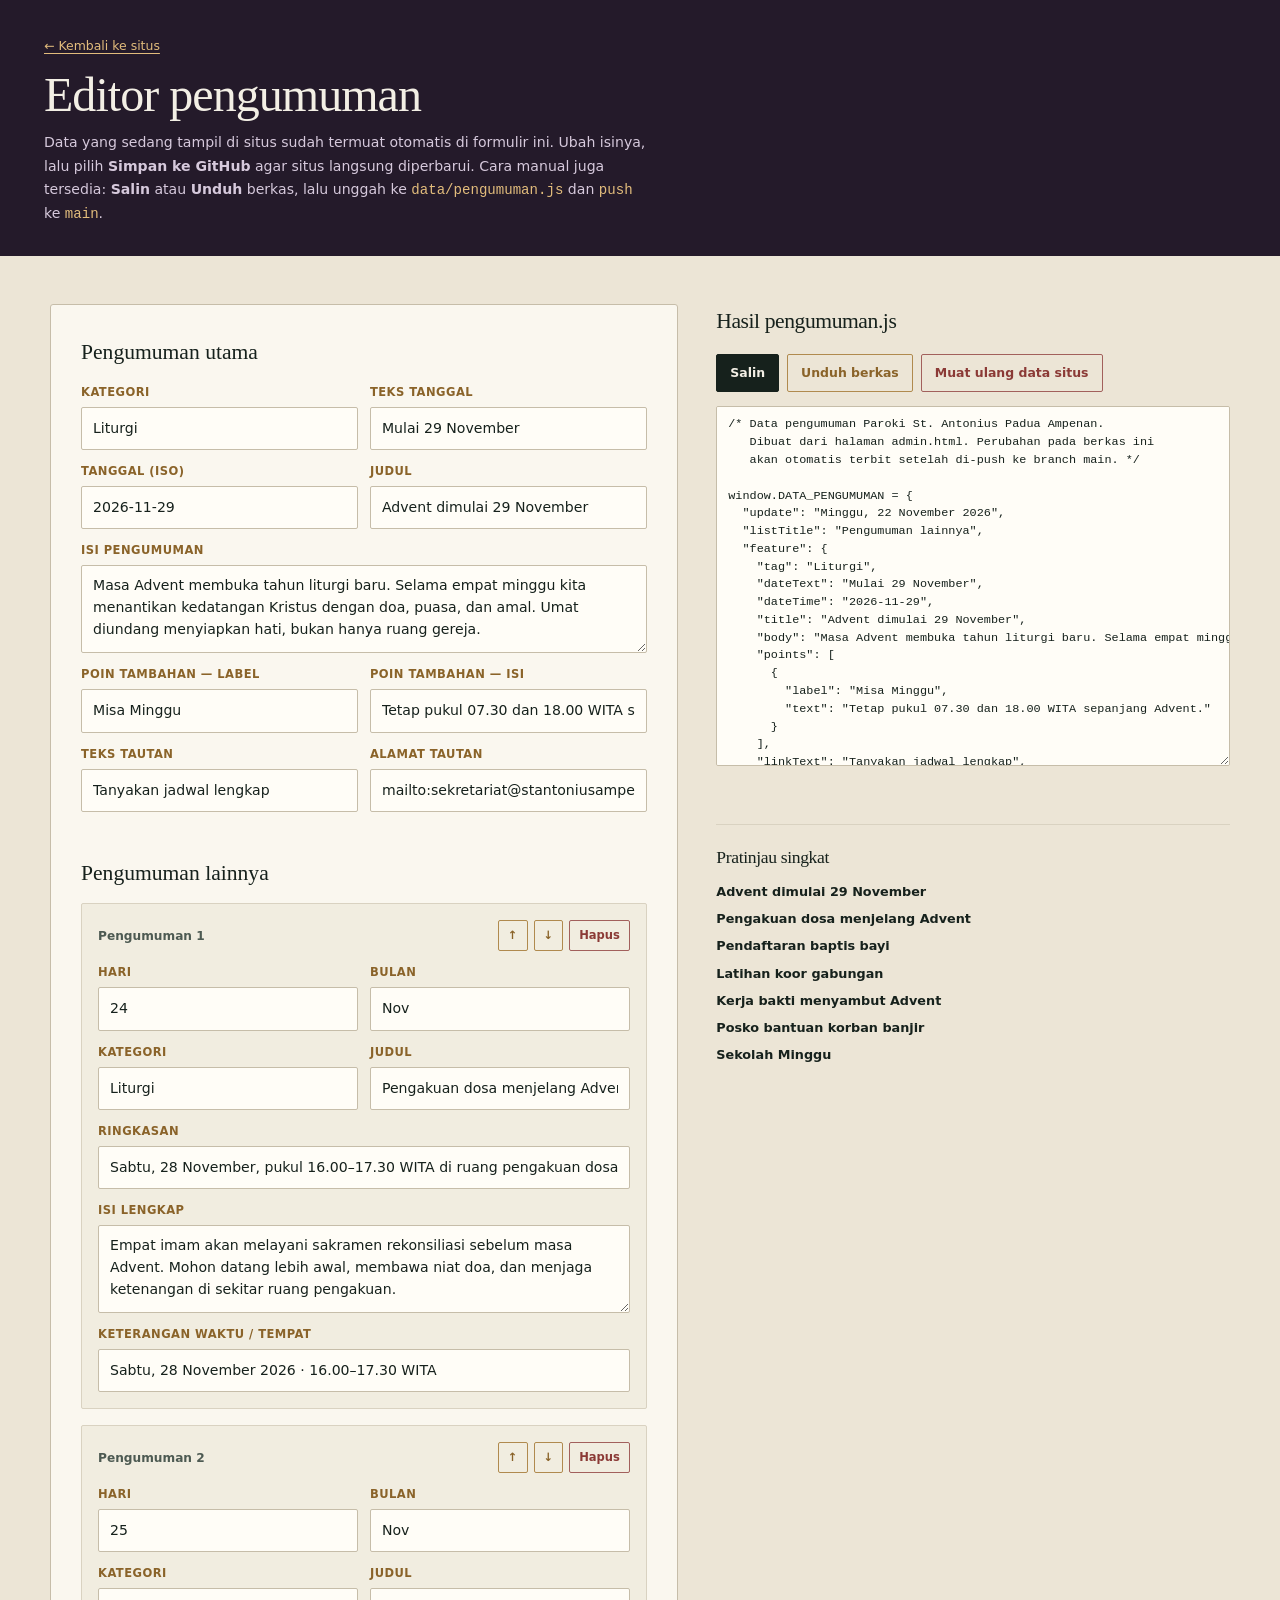
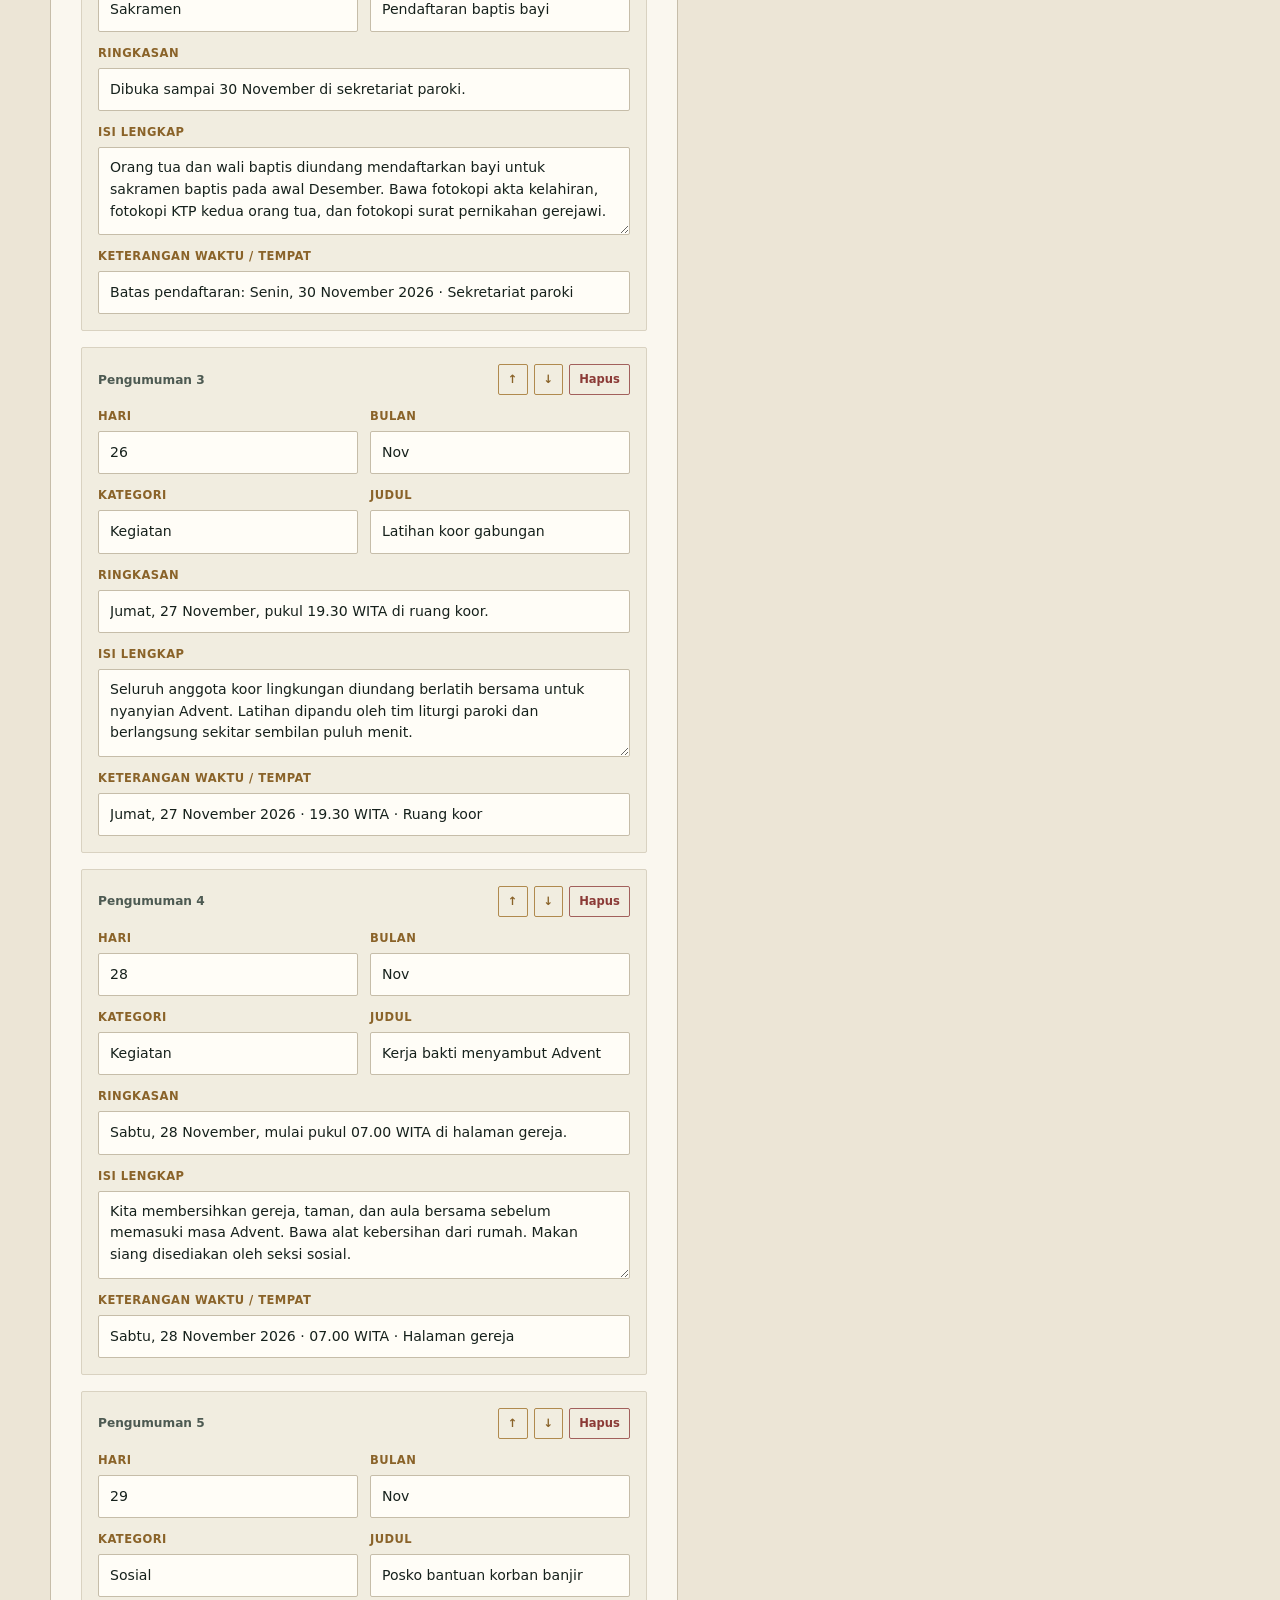
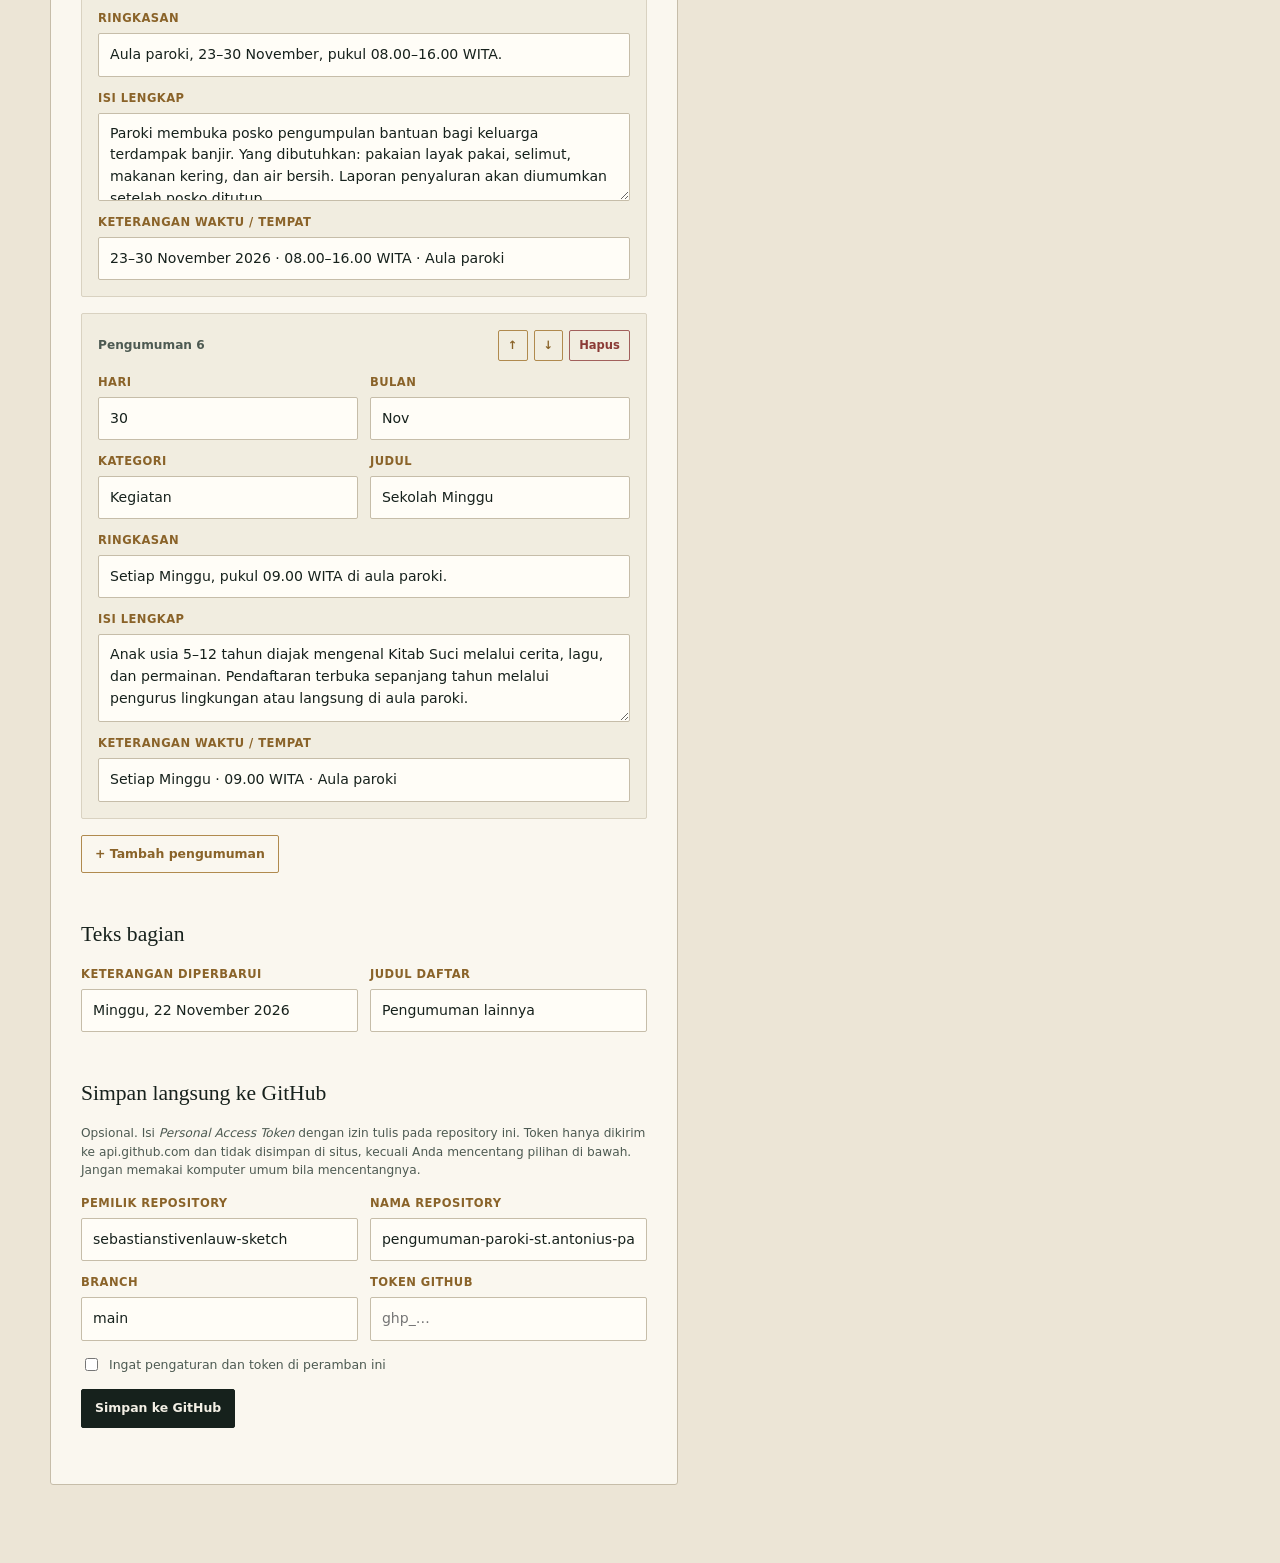
==== admin.html @ 0d708aaf "Tambahkan editor dan data pengumuman dinamis" ====
<!DOCTYPE html>
<html lang="id">
<head>
  <meta charset="UTF-8">
  <meta name="viewport" content="width=device-width, initial-scale=1">
  <title>Editor Pengumuman — Paroki St. Antonius Padua</title>
  <meta name="robots" content="noindex, nofollow">
  <link rel="icon" type="image/svg+xml" href="assets/favicon.svg">
  <link rel="stylesheet" href="styles.css">
  <style>
    body.admin { background: var(--paper-deep); }
    .admin-head {
      padding: 30px var(--pad);
      background: var(--plum);
      color: var(--paper);
    }
    .admin-head a {
      display: inline-block;
      margin-bottom: 12px;
      font-size: .78rem;
      color: var(--gold);
      text-underline-offset: 3px;
    }
    .admin-head h1 {
      margin: 0;
      font-family: var(--serif);
      font-size: clamp(2rem, 4vw, 3rem);
      font-weight: 400;
      line-height: 1.1;
    }
    .admin-head p {
      max-width: 68ch;
      margin-top: 10px;
      font-size: .88rem;
      color: #d6c9dc;
    }
    .admin-head code { color: var(--gold); }
    .admin-wrap { padding: clamp(26px, 4vw, 48px) var(--pad) 80px; }
    .admin-layout {
      display: grid;
      grid-template-columns: minmax(0, 1.1fr) minmax(0, .9fr);
      gap: clamp(24px, 3vw, 42px);
      align-items: start;
      max-width: var(--wrap);
      margin: 0 auto;
    }
    .admin-panel {
      padding: clamp(20px, 2.4vw, 30px);
      background: var(--paper-soft);
      border: 1px solid var(--line-strong);
      border-radius: 3px;
    }
    .admin-panel fieldset {
      margin: 0 0 26px;
      padding: 0;
      border: 0;
      border-top: 1px solid var(--line);
    }
    .admin-panel fieldset:first-of-type { border-top: 0; padding-top: 0; }
    .admin-panel legend {
      width: 100%;
      padding: 18px 0 12px;
      font-family: var(--serif);
      font-size: 1.35rem;
    }
    .admin-panel fieldset:first-of-type legend { padding-top: 0; }
    .admin-grid { display: grid; grid-template-columns: 1fr 1fr; gap: 12px; }
    .admin-field { display: flex; flex-direction: column; gap: 5px; margin-bottom: 12px; }
    .admin-grid .admin-field { margin-bottom: 0; }
    .admin-field.wide { grid-column: 1 / -1; }
    .admin-field label {
      font-size: .72rem;
      font-weight: 600;
      letter-spacing: .04em;
      text-transform: uppercase;
      color: var(--brass);
    }
    .admin-field input,
    .admin-field textarea,
    .admin-output textarea {
      width: 100%;
      padding: 9px 11px;
      background: #fffdf7;
      border: 1px solid var(--line-strong);
      border-radius: 2px;
      font: inherit;
      font-size: .88rem;
      color: var(--ink);
    }
    .admin-field textarea { min-height: 88px; resize: vertical; line-height: 1.55; }
    .admin-field input:focus,
    .admin-field textarea:focus { outline: 2px solid rgba(138, 99, 41, .35); outline-offset: 1px; }
    .admin-item {
      margin-bottom: 16px;
      padding: 16px;
      background: rgba(236, 229, 214, .55);
      border: 1px solid var(--line);
      border-radius: 2px;
    }
    .admin-item-head {
      display: flex;
      align-items: center;
      justify-content: space-between;
      gap: 10px;
      margin-bottom: 12px;
      font-size: .76rem;
      font-weight: 600;
      color: var(--ink-2);
    }
    .admin-mini-actions { display: flex; gap: 6px; }
    .admin-btn {
      padding: 8px 13px;
      border: 1px solid var(--brass-2);
      border-radius: 2px;
      background: transparent;
      font: inherit;
      font-size: .78rem;
      font-weight: 600;
      color: var(--brass);
      cursor: pointer;
      transition: background .2s ease, color .2s ease;
    }
    .admin-btn:hover { background: var(--brass); color: #fff; }
    .admin-btn.solid { background: var(--ink); border-color: var(--ink); color: var(--paper); }
    .admin-btn.solid:hover { background: var(--brass); border-color: var(--brass); }
    .admin-btn.danger { border-color: #a2605c; color: #8b3a36; }
    .admin-btn.danger:hover { background: #8b3a36; color: #fff; }
    .admin-btn.small { padding: 5px 9px; font-size: .72rem; }
    .admin-output { position: sticky; top: 20px; }
    .admin-output h2 {
      margin: 0 0 14px;
      font-family: var(--serif);
      font-size: 1.35rem;
      font-weight: 400;
    }
    .admin-actions { display: flex; flex-wrap: wrap; gap: 8px; margin-bottom: 14px; }
    .admin-output textarea {
      min-height: 360px;
      font-family: ui-monospace, "Cascadia Code", Consolas, monospace;
      font-size: .74rem;
      line-height: 1.5;
      white-space: pre;
    }
    .admin-status { min-height: 1.4em; margin-top: 10px; font-size: .78rem; color: var(--brass); }
    .admin-status.ok { color: #2f6b4f; }
    .admin-status.error { color: #8b3a36; }
    .admin-note { margin: 0 0 14px; font-size: .76rem; line-height: 1.55; color: var(--ink-2); }
    .admin-check {
      display: flex;
      align-items: center;
      gap: 8px;
      margin: 14px 0;
      font-size: .78rem;
      color: var(--ink-2);
    }
    .admin-check input { width: auto; }
    .admin-preview {
      margin-top: 22px;
      padding-top: 18px;
      border-top: 1px solid var(--line);
    }
    .admin-preview h3 { margin: 0 0 10px; font-family: var(--serif); font-size: 1.1rem; font-weight: 400; }
    .admin-preview p { margin: 0 0 8px; font-size: .8rem; line-height: 1.5; color: var(--ink-2); }
    .admin-preview strong { color: var(--ink); }
    @media (max-width: 980px) {
      .admin-layout { grid-template-columns: 1fr; }
      .admin-output { position: static; }
    }
    @media (max-width: 560px) {
      .admin-grid { grid-template-columns: 1fr; }
      .admin-field.wide { grid-column: auto; }
    }
  </style>
</head>
<body class="admin">
  <header class="admin-head">
    <a href="index.html">← Kembali ke situs</a>
    <h1>Editor pengumuman</h1>
    <p>
      Data yang sedang tampil di situs sudah termuat otomatis di formulir ini. Ubah isinya,
      lalu pilih <strong>Simpan ke GitHub</strong> agar situs langsung diperbarui. Cara manual juga
      tersedia: <strong>Salin</strong> atau <strong>Unduh</strong> berkas, lalu unggah ke
      <code>data/pengumuman.js</code> dan <code>push</code> ke <code>main</code>.
    </p>
  </header>

  <main class="admin-wrap">
    <div class="admin-layout">
      <form class="admin-panel" id="editor" autocomplete="off">
        <fieldset>
          <legend>Pengumuman utama</legend>
          <div class="admin-grid">
            <div class="admin-field">
              <label for="f-tag">Kategori</label>
              <input id="f-tag" data-feature="tag">
            </div>
            <div class="admin-field">
              <label for="f-dateText">Teks tanggal</label>
              <input id="f-dateText" data-feature="dateText" placeholder="Mulai 29 November">
            </div>
            <div class="admin-field">
              <label for="f-dateTime">Tanggal (ISO)</label>
              <input id="f-dateTime" data-feature="dateTime" placeholder="2026-11-29">
            </div>
            <div class="admin-field">
              <label for="f-title">Judul</label>
              <input id="f-title" data-feature="title">
            </div>
            <div class="admin-field wide">
              <label for="f-body">Isi pengumuman</label>
              <textarea id="f-body" data-feature="body"></textarea>
            </div>
            <div class="admin-field">
              <label for="f-pointLabel">Poin tambahan — label</label>
              <input id="f-pointLabel" data-point="label" placeholder="Misa Minggu">
            </div>
            <div class="admin-field">
              <label for="f-pointText">Poin tambahan — isi</label>
              <input id="f-pointText" data-point="text" placeholder="Tetap pukul 07.30 dan 18.00 WITA">
            </div>
            <div class="admin-field">
              <label for="f-linkText">Teks tautan</label>
              <input id="f-linkText" data-feature="linkText" placeholder="Tanyakan jadwal lengkap">
            </div>
            <div class="admin-field">
              <label for="f-linkHref">Alamat tautan</label>
              <input id="f-linkHref" data-feature="linkHref" placeholder="mailto:sekretariat@...">
            </div>
          </div>
        </fieldset>

        <fieldset>
          <legend>Pengumuman lainnya</legend>
          <div id="items"></div>
          <button class="admin-btn" type="button" id="add-item">+ Tambah pengumuman</button>
        </fieldset>

        <fieldset>
          <legend>Teks bagian</legend>
          <div class="admin-grid">
            <div class="admin-field">
              <label for="f-update">Keterangan diperbarui</label>
              <input id="f-update" data-root="update">
            </div>
            <div class="admin-field">
              <label for="f-listTitle">Judul daftar</label>
              <input id="f-listTitle" data-root="listTitle">
            </div>
          </div>
        </fieldset>

        <fieldset>
          <legend>Simpan langsung ke GitHub</legend>
          <p class="admin-note">
            Opsional. Isi <em> Personal Access Token </em> dengan izin tulis pada repository ini.
            Token hanya dikirim ke api.github.com dan tidak disimpan di situs, kecuali Anda mencentang
            pilihan di bawah. Jangan memakai komputer umum bila mencentangnya.
          </p>
          <div class="admin-grid">
            <div class="admin-field">
              <label for="gh-owner">Pemilik repository</label>
              <input id="gh-owner" data-gh="owner" value="sebastianstivenlauw-sketch" autocomplete="off">
            </div>
            <div class="admin-field">
              <label for="gh-repo">Nama repository</label>
              <input id="gh-repo" data-gh="repo" value="pengumuman-paroki-st.antonius-padua-ampenan" autocomplete="off">
            </div>
            <div class="admin-field">
              <label for="gh-branch">Branch</label>
              <input id="gh-branch" data-gh="branch" value="main" autocomplete="off">
            </div>
            <div class="admin-field">
              <label for="gh-token">Token GitHub</label>
              <input id="gh-token" data-gh="token" type="password" placeholder="ghp_…" autocomplete="off" spellcheck="false">
            </div>
          </div>
          <label class="admin-check" for="remember-token">
            <input id="remember-token" type="checkbox"> Ingat pengaturan dan token di peramban ini
          </label>
          <button class="admin-btn solid" type="button" id="save-github">Simpan ke GitHub</button>
        </fieldset>
      </form>

      <aside class="admin-output">
        <h2>Hasil pengumuman.js</h2>
        <div class="admin-actions">
          <button class="admin-btn solid" type="button" id="copy">Salin</button>
          <button class="admin-btn" type="button" id="download">Unduh berkas</button>
          <button class="admin-btn danger" type="button" id="reset">Muat ulang data situs</button>
        </div>
        <textarea id="source" readonly spellcheck="false" aria-label="Kode data pengumuman"></textarea>
        <p class="admin-status" id="status" role="status"></p>
        <div class="admin-preview" id="preview"></div>
      </aside>
    </div>
  </main>

  <script src="data/pengumuman.js"></script>
  <script>
    (function () {
      "use strict";

      var DEFAULT = window.DATA_PENGUMUMAN || {
        update: "", listTitle: "Pengumuman lainnya",
        feature: { tag: "", dateText: "", dateTime: "", title: "", body: "", points: [], linkText: "", linkHref: "" },
        items: []
      };
      var state;
      var itemsHost = document.getElementById("items");
      var sourceEl = document.getElementById("source");
      var statusEl = document.getElementById("status");
      var previewEl = document.getElementById("preview");
      var saveBtn = document.getElementById("save-github");
      var rememberEl = document.getElementById("remember-token");
      var ghFields = document.querySelectorAll("[data-gh]");
      var STORAGE_KEY = "pengumuman-paroki-github";

      function clone(value) { return JSON.parse(JSON.stringify(value)); }

      function setStatus(text, isError) {
        statusEl.textContent = text;
        statusEl.classList.toggle("ok", Boolean(text) && !isError);
        statusEl.classList.toggle("error", Boolean(isError));
      }

      function storageGet(key) {
        try { return localStorage.getItem(key); } catch (error) { return null; }
      }

      function storageSet(key, value) {
        try { localStorage.setItem(key, value); } catch (error) { /* abaikan */ }
      }

      function storageRemove(key) {
        try { localStorage.removeItem(key); } catch (error) { /* abaikan */ }
      }

      function restoreGithubSettings() {
        var raw = storageGet(STORAGE_KEY);
        if (!raw) return;
        var saved;
        try { saved = JSON.parse(raw); } catch (error) { return; }
        if (!saved || typeof saved !== "object") return;
        ghFields.forEach(function (input) {
          var key = input.getAttribute("data-gh");
          if (saved[key]) input.value = saved[key];
        });
        if (saved.remember) rememberEl.checked = true;
      }

      function persistGithubSettings() {
        var values = {};
        ghFields.forEach(function (input) {
          values[input.getAttribute("data-gh")] = input.value;
        });
        values.remember = rememberEl.checked;
        if (values.remember) {
          storageSet(STORAGE_KEY, JSON.stringify(values));
        } else {
          values.token = "";
          storageSet(STORAGE_KEY, JSON.stringify(values));
        }
      }

      function loadFromSite() {
        state = clone(DEFAULT);
        syncRootFields();
        syncFeatureFields();
        renderItems();
        refresh();
      }

      function syncRootFields() {
        document.querySelectorAll("[data-root]").forEach(function (input) {
          input.value = state[input.getAttribute("data-root")] || "";
        });
      }

      function syncFeatureFields() {
        document.querySelectorAll("[data-feature]").forEach(function (input) {
          input.value = state.feature[input.getAttribute("data-feature")] || "";
        });
        var point = (state.feature.points && state.feature.points[0]) || {};
        document.querySelectorAll("[data-point]").forEach(function (input) {
          input.value = point[input.getAttribute("data-point")] || "";
        });
      }

      function field(label, key, value, wide, textarea) {
        var wrap = document.createElement("div");
        wrap.className = "admin-field" + (wide ? " wide" : "");
        var lab = document.createElement("label");
        lab.textContent = label;
        var input = document.createElement(textarea ? "textarea" : "input");
        if (!textarea) input.type = "text";
        input.value = value || "";
        input.setAttribute("data-item", key);
        wrap.appendChild(lab);
        wrap.appendChild(input);
        return wrap;
      }

      function renderItems() {
        itemsHost.textContent = "";
        state.items.forEach(function (item, index) {
          var card = document.createElement("div");
          card.className = "admin-item";
          var head = document.createElement("div");
          head.className = "admin-item-head";
          var title = document.createElement("span");
          title.textContent = "Pengumuman " + (index + 1);
          head.appendChild(title);

          var actions = document.createElement("div");
          actions.className = "admin-mini-actions";
          [["↑", "up", "Naik"], ["↓", "down", "Turun"], ["Hapus", "remove", "Hapus"]].forEach(function (pair) {
            var btn = document.createElement("button");
            btn.type = "button";
            btn.className = "admin-btn small" + (pair[1] === "remove" ? " danger" : "");
            btn.textContent = pair[0];
            btn.setAttribute("data-action", pair[1]);
            btn.setAttribute("data-index", String(index));
            btn.setAttribute("aria-label", pair[2] + " pengumuman " + (index + 1));
            actions.appendChild(btn);
          });
          head.appendChild(actions);
          card.appendChild(head);

          var grid = document.createElement("div");
          grid.className = "admin-grid";
          grid.appendChild(field("Hari", "day", item.day, false, false));
          grid.appendChild(field("Bulan", "month", item.month, false, false));
          grid.appendChild(field("Kategori", "category", item.category, false, false));
          grid.appendChild(field("Judul", "title", item.title, false, false));
          grid.appendChild(field("Ringkasan", "excerpt", item.excerpt, true, false));
          grid.appendChild(field("Isi lengkap", "body", item.body, true, true));
          grid.appendChild(field("Keterangan waktu / tempat", "meta", item.meta, true, false));
          card.appendChild(grid);
          itemsHost.appendChild(card);
        });
      }

      function collect() {
        document.querySelectorAll("[data-root]").forEach(function (input) {
          state[input.getAttribute("data-root")] = input.value;
        });
        document.querySelectorAll("[data-feature]").forEach(function (input) {
          state.feature[input.getAttribute("data-feature")] = input.value;
        });
        var point = {};
        document.querySelectorAll("[data-point]").forEach(function (input) {
          point[input.getAttribute("data-point")] = input.value;
        });
        state.feature.points = (point.label || point.text) ? [point] : [];

        itemsHost.querySelectorAll(".admin-item").forEach(function (card, index) {
          card.querySelectorAll("[data-item]").forEach(function (input) {
            state.items[index][input.getAttribute("data-item")] = input.value;
          });
        });
      }

      function sourceText() {
        var header = "/* Data pengumuman Paroki St. Antonius Padua Ampenan.\n" +
          "   Dibuat dari halaman admin.html. Perubahan pada berkas ini\n" +
          "   akan otomatis terbit setelah di-push ke branch main. */\n\n";
        return header + "window.DATA_PENGUMUMAN = " + JSON.stringify(state, null, 2) + ";\n";
      }

      function toBase64(text) {
        if (typeof TextEncoder === "function") {
          var bytes = new TextEncoder().encode(text);
          var binary = "";
          for (var i = 0; i < bytes.length; i += 1) binary += String.fromCharCode(bytes[i]);
          return btoa(binary);
        }
        return btoa(unescape(encodeURIComponent(text)));
      }

      function witaDate() {
        return new Date(Date.now() + 8 * 60 * 60 * 1000).toISOString().slice(0, 10);
      }

      function githubHeaders(token, withBody) {
        var headers = {
          Authorization: "Bearer " + token,
          Accept: "application/vnd.github+json",
          "X-GitHub-Api-Version": "2022-11-28"
        };
        if (withBody) headers["Content-Type"] = "application/json";
        return headers;
      }

      function githubError(response) {
        return response.text().then(function (text) {
          var message = text;
          try { message = JSON.parse(text).message || text; } catch (error) { /* teks biasa */ }
          return new Error((response.status || "Galat") + " — " + message);
        });
      }

      function saveToGithub() {
        refresh();
        var values = {};
        ghFields.forEach(function (input) {
          values[input.getAttribute("data-gh")] = input.value.trim();
        });
        if (!values.owner || !values.repo || !values.branch) {
          setStatus("Lengkapi pemilik, nama repository, dan branch terlebih dahulu.", true);
          return;
        }
        if (!values.token) {
          setStatus("Masukkan token GitHub dengan izin tulis pada repository ini.", true);
          return;
        }

        persistGithubSettings();
        saveBtn.disabled = true;
        setStatus("Menyimpan ke GitHub…");

        var path = "data/pengumuman.js";
        var api = "https://api.github.com/repos/" +
          encodeURIComponent(values.owner) + "/" + encodeURIComponent(values.repo);
        var url = api + "/contents/" + path + "?ref=" + encodeURIComponent(values.branch);

        fetch(url, { headers: githubHeaders(values.token, false) })
          .then(function (response) {
            if (response.status === 404) return null;
            if (!response.ok) return githubError(response).then(function (error) { throw error; });
            return response.json();
          })
          .then(function (existing) {
            var payload = {
              message: "Perbarui pengumuman paroki " + witaDate(),
              content: toBase64(sourceEl.value),
              branch: values.branch
            };
            if (existing && existing.sha) payload.sha = existing.sha;
            return fetch(url, {
              method: "PUT",
              headers: githubHeaders(values.token, true),
              body: JSON.stringify(payload)
            });
          })
          .then(function (response) {
            if (!response.ok) return githubError(response).then(function (error) { throw error; });
            return response.json();
          })
          .then(function () {
            DEFAULT = clone(state);
            setStatus("Tersimpan di GitHub. GitHub Pages akan memperbarui situs dalam beberapa menit.", false);
          })
          .catch(function (error) {
            setStatus("Gagal menyimpan: " + error.message, true);
          })
          .then(function () {
            saveBtn.disabled = false;
          });
      }

      function renderPreview() {
        previewEl.textContent = "";
        var heading = document.createElement("h3");
        heading.textContent = "Pratinjau singkat";
        previewEl.appendChild(heading);
        [state.feature.title].concat(state.items.map(function (item) { return item.title; }))
          .filter(Boolean).slice(0, 8).forEach(function (title) {
            var p = document.createElement("p");
            var strong = document.createElement("strong");
            strong.textContent = title;
            p.appendChild(strong);
            previewEl.appendChild(p);
          });
      }

      function refresh() {
        collect();
        sourceEl.value = sourceText();
        renderPreview();
      }

      document.getElementById("editor").addEventListener("input", refresh);

      document.getElementById("add-item").addEventListener("click", function () {
        collect();
        state.items.push({ day: "", month: "", category: "", title: "", excerpt: "", body: "", meta: "" });
        renderItems();
        refresh();
        var cards = itemsHost.querySelectorAll(".admin-item");
        if (cards.length) cards[cards.length - 1].querySelector("input").focus();
      });

      itemsHost.addEventListener("click", function (event) {
        var button = event.target.closest("[data-action]");
        if (!button) return;
        var index = Number(button.getAttribute("data-index"));
        collect();
        var action = button.getAttribute("data-action");
        if (action === "remove") state.items.splice(index, 1);
        if (action === "up" && index > 0) {
          var before = state.items[index - 1];
          state.items[index - 1] = state.items[index];
          state.items[index] = before;
        }
        if (action === "down" && index < state.items.length - 1) {
          var after = state.items[index + 1];
          state.items[index + 1] = state.items[index];
          state.items[index] = after;
        }
        renderItems();
        refresh();
      });

      document.getElementById("reset").addEventListener("click", function () {
        loadFromSite();
        setStatus("Data dari situs berhasil dimuat ulang.");
      });

      document.getElementById("copy").addEventListener("click", function () {
        refresh();
        function done() { setStatus("Kode tersalin. Tempel ke data/pengumuman.js di GitHub."); }
        if (navigator.clipboard && navigator.clipboard.writeText) {
          navigator.clipboard.writeText(sourceEl.value).then(done, fallback);
        } else fallback();
        function fallback() {
          sourceEl.focus();
          sourceEl.select();
          try { document.execCommand("copy"); done(); }
          catch (error) { setStatus("Salin manual dari kotak kode di bawah."); }
        }
      });

      document.getElementById("download").addEventListener("click", function () {
        refresh();
        var blob = new Blob([sourceEl.value], { type: "text/javascript;charset=utf-8" });
        var url = URL.createObjectURL(blob);
        var link = document.createElement("a");
        link.href = url;
        link.download = "pengumuman.js";
        document.body.appendChild(link);
        link.click();
        document.body.removeChild(link);
        URL.revokeObjectURL(url);
        setStatus("Berkas pengumuman.js diunduh. Unggah ke folder data/ di GitHub.");
      });

      saveBtn.addEventListener("click", saveToGithub);
      rememberEl.addEventListener("change", persistGithubSettings);

      restoreGithubSettings();
      loadFromSite();
    }());
  </script>
</body>
</html>
---- styles.css ----
/* ------------------------------------------------------------------
   Pengumuman Paroki St. Antonius Padua — Ampenan
   Palet: linen, tinta hijau, kuningan, dan plum liturgi.
   ------------------------------------------------------------------ */

:root {
  --paper: #f3efe5;
  --paper-soft: #faf7ef;
  --paper-deep: #ece5d6;
  --ink: #16211c;
  --ink-2: #4d5a52;
  --line: #d9d2c1;
  --line-strong: #c6bda9;
  --brass: #8a6329;
  --brass-2: #b08a4e;
  --gold: #e2bc7c;
  --plum: #241a2a;
  --plum-2: #34223d;
  --ruby: #7c2e35;
  --serif: "Newsreader", Georgia, "Times New Roman", serif;
  --sans: "Hanken Grotesk", ui-sans-serif, system-ui, -apple-system, "Segoe UI", sans-serif;
  --wrap: 1180px;
  --pad: clamp(20px, 4.5vw, 44px);
}

*,
*::before,
*::after {
  box-sizing: border-box;
}

html {
  scroll-behavior: smooth;
  scroll-padding-top: 96px;
}

body {
  margin: 0;
  background: var(--paper);
  color: var(--ink);
  font-family: var(--sans);
  font-size: 17px;
  line-height: 1.65;
  -webkit-font-smoothing: antialiased;
  text-rendering: optimizeLegibility;
  overflow-x: hidden;
}

h1,
h2,
h3 {
  margin: 0;
  font-family: var(--serif);
  font-weight: 400;
  letter-spacing: -0.02em;
}

p {
  margin: 0;
}

img {
  max-width: 100%;
}

a {
  color: inherit;
}

button {
  font: inherit;
  color: inherit;
}

::selection {
  background: var(--gold);
  color: var(--ink);
}

:focus-visible {
  outline: 2px solid var(--brass);
  outline-offset: 3px;
  border-radius: 1px;
}

.sr-only {
  position: absolute;
  width: 1px;
  height: 1px;
  padding: 0;
  margin: -1px;
  overflow: hidden;
  clip: rect(0 0 0 0);
  white-space: nowrap;
  border: 0;
}

.skip-link {
  position: fixed;
  top: 12px;
  left: 12px;
  z-index: 100;
  padding: 10px 16px;
  background: var(--ink);
  color: var(--paper);
  text-decoration: none;
  font-size: 0.82rem;
  border-radius: 2px;
  transform: translateY(-160%);
  transition: transform 0.2s ease;
}

.skip-link:focus {
  transform: none;
}

.wrap {
  width: 100%;
  max-width: var(--wrap);
  margin: 0 auto;
  padding-inline: var(--pad);
}

/* ------------------------------- Header ------------------------------- */

.site-header {
  position: sticky;
  top: 0;
  z-index: 50;
  display: flex;
  align-items: center;
  height: 76px;
  padding-inline: var(--pad);
  background: rgba(243, 239, 229, 0.9);
  -webkit-backdrop-filter: blur(14px);
  backdrop-filter: blur(14px);
  border-bottom: 1px solid var(--line);
  transition: box-shadow 0.3s ease;
}

.site-header.is-scrolled {
  box-shadow: 0 1px 0 var(--line), 0 12px 28px -24px rgba(22, 33, 28, 0.55);
}

.brand {
  display: flex;
  align-items: center;
  gap: 12px;
  flex: none;
  text-decoration: none;
}

.brand-cross {
  width: 15px;
  height: 22px;
  fill: var(--brass);
  flex: none;
}

.brand-text {
  display: block;
}

.brand-name {
  display: block;
  font-family: var(--serif);
  font-size: 1.34rem;
  line-height: 1;
  letter-spacing: -0.015em;
}

.brand-sub {
  display: block;
  margin-top: 4px;
  font-size: 0.68rem;
  line-height: 1;
  letter-spacing: 0.035em;
  color: var(--ink-2);
}

.site-nav {
  display: flex;
  gap: clamp(18px, 2.4vw, 30px);
  margin-left: auto;
  font-size: 0.88rem;
}

.site-nav a {
  position: relative;
  padding: 6px 0;
  text-decoration: none;
  color: var(--ink-2);
  transition: color 0.2s ease;
}

.site-nav a::after {
  content: "";
  position: absolute;
  left: 0;
  right: 0;
  bottom: 0;
  height: 1px;
  background: var(--brass);
  transform: scaleX(0);
  transform-origin: left;
  transition: transform 0.25s ease;
}

.site-nav a:hover {
  color: var(--ink);
}

.site-nav a:hover::after,
.site-nav a[aria-current="true"]::after {
  transform: scaleX(1);
}

.site-nav a[aria-current="true"] {
  color: var(--brass);
}

.header-meta {
  display: flex;
  align-items: center;
  gap: 18px;
  margin-left: clamp(16px, 2.4vw, 32px);
}

.clock {
  display: inline-flex;
  align-items: center;
  gap: 8px;
  font-size: 0.76rem;
  letter-spacing: 0.03em;
  color: var(--ink-2);
  font-variant-numeric: tabular-nums;
  white-space: nowrap;
}

.clock::before {
  content: "";
  width: 6px;
  height: 6px;
  border-radius: 50%;
  background: var(--brass-2);
  box-shadow: 0 0 0 3px rgba(176, 138, 78, 0.16);
}

.menu-toggle {
  display: none;
  align-items: center;
  justify-content: center;
  width: 40px;
  height: 40px;
  padding: 0;
  background: transparent;
  border: 1px solid var(--line-strong);
  border-radius: 2px;
  cursor: pointer;
}

.menu-lines,
.menu-lines::before,
.menu-lines::after {
  display: block;
  width: 16px;
  height: 1.5px;
  background: var(--ink);
  transition: transform 0.25s ease, opacity 0.2s ease;
}

.menu-lines {
  position: relative;
}

.menu-lines::before,
.menu-lines::after {
  content: "";
  position: absolute;
  left: 0;
}

.menu-lines::before {
  top: -5px;
}

.menu-lines::after {
  top: 5px;
}

.menu-toggle[aria-expanded="true"] .menu-lines {
  background: transparent;
}

.menu-toggle[aria-expanded="true"] .menu-lines::before {
  top: 0;
  transform: rotate(45deg);
}

.menu-toggle[aria-expanded="true"] .menu-lines::after {
  top: 0;
  transform: rotate(-45deg);
}

/* -------------------------------- Hero -------------------------------- */

.hero {
  display: grid;
  grid-template-columns: 1.02fr 0.98fr;
  gap: clamp(32px, 4vw, 64px);
  align-items: stretch;
  width: 100%;
  max-width: var(--wrap);
  margin: 0 auto;
  padding: clamp(30px, 4vw, 54px) var(--pad) clamp(56px, 7vw, 88px);
}

.hero-copy {
  min-width: 0;
  padding-top: clamp(4px, 1vw, 12px);
}

.hero-feast {
  display: flex;
  flex-wrap: wrap;
  align-items: center;
  gap: 9px;
  font-size: 0.78rem;
  letter-spacing: 0.015em;
  color: var(--ink-2);
}

.hero-feast .sep {
  color: var(--brass-2);
}

.mini-cross {
  width: 9px;
  height: 13px;
  fill: var(--brass);
  flex: none;
}

.hero-title {
  margin: clamp(22px, 3vw, 34px) 0 0;
  font-size: clamp(4.2rem, 8.8vw, 7.2rem);
  line-height: 0.84;
  letter-spacing: -0.045em;
}

.hero-lede {
  max-width: 34ch;
  margin-top: 20px;
  font-family: var(--serif);
  font-size: clamp(1rem, 1.4vw, 1.14rem);
  font-style: italic;
  line-height: 1.5;
  color: var(--ink-2);
}

.hero-times {
  margin-top: clamp(26px, 3vw, 36px);
  border-top: 1px solid var(--line-strong);
}

.time-item {
  display: flex;
  align-items: baseline;
  justify-content: space-between;
  gap: 20px;
  padding: 14px 0;
  border-bottom: 1px solid var(--line);
}

.time-value {
  display: flex;
  align-items: baseline;
  gap: 8px;
  font-family: var(--serif);
  font-size: clamp(2.3rem, 3.4vw, 2.9rem);
  line-height: 1;
  letter-spacing: -0.02em;
  font-variant-numeric: tabular-nums;
  white-space: nowrap;
}

.time-value .tz {
  font-family: var(--sans);
  font-size: 0.6rem;
  font-weight: 600;
  letter-spacing: 0.1em;
  color: var(--ink-2);
}

.time-desc {
  text-align: right;
}

.time-desc strong {
  display: block;
  font-size: 0.86rem;
  font-weight: 600;
}

.time-desc span {
  display: block;
  margin-top: 1px;
  font-size: 0.77rem;
  color: var(--ink-2);
}

.next-mass {
  display: flex;
  align-items: center;
  justify-content: space-between;
  gap: 18px;
  margin-top: 20px;
  padding: 14px 18px;
  background: linear-gradient(115deg, #efe5cf 0%, #f7f2e7 100%);
  border-left: 2px solid var(--brass);
  border-radius: 2px;
  transition: background 0.3s ease, border-color 0.3s ease;
}

.next-label {
  display: block;
  font-size: 0.73rem;
  letter-spacing: 0.02em;
  color: var(--ink-2);
}

.next-when {
  margin-top: 2px;
  font-family: var(--serif);
  font-size: 1.04rem;
  line-height: 1.3;
}

.next-count {
  flex: none;
  font-size: 0.84rem;
  font-weight: 600;
  letter-spacing: 0.01em;
  color: #6b4c1e;
  font-variant-numeric: tabular-nums;
  text-align: right;
}

.next-mass.is-live {
  background: linear-gradient(115deg, #2d2034 0%, #3a2a43 100%);
  border-left-color: var(--gold);
}

.next-mass.is-live .next-label {
  color: #c9b9d2;
}

.next-mass.is-live .next-when {
  color: #f6f0e4;
}

.next-mass.is-live .next-count {
  color: var(--gold);
}

.hero-actions {
  display: flex;
  flex-wrap: wrap;
  align-items: center;
  gap: 22px;
  margin-top: 26px;
}

.btn {
  display: inline-flex;
  align-items: center;
  justify-content: center;
  padding: 13px 22px;
  background: var(--ink);
  color: var(--paper);
  border-radius: 2px;
  font-size: 0.85rem;
  font-weight: 600;
  letter-spacing: 0.01em;
  text-decoration: none;
  transition: background 0.2s ease, transform 0.2s ease;
}

.btn:hover {
  background: #27362d;
  transform: translateY(-1px);
}

.btn:active {
  transform: translateY(0);
}

.text-link {
  font-size: 0.85rem;
  text-decoration: underline;
  text-decoration-color: rgba(138, 99, 41, 0.5);
  text-underline-offset: 5px;
  transition: color 0.2s ease, text-decoration-color 0.2s ease;
}

.text-link:hover {
  color: var(--brass);
  text-decoration-color: var(--brass);
}

.hero-figure {
  position: relative;
  display: flex;
  flex-direction: column;
  min-width: 0;
  margin: 0;
}

.hero-frame {
  position: relative;
  flex: 1;
  min-height: 520px;
  padding: 10px;
  border: 1px solid rgba(138, 99, 41, 0.4);
  border-radius: 50% 50% 3px 3px / 30% 30% 3px 3px;
  box-shadow: 0 34px 60px -46px rgba(22, 33, 28, 0.6);
}

.hero-frame img {
  display: block;
  width: 100%;
  height: 100%;
  min-height: 500px;
  object-fit: cover;
  border-radius: 50% 50% 2px 2px / 30% 30% 2px 2px;
}

.hero-plaque {
  position: absolute;
  left: -20px;
  bottom: 34px;
  z-index: 2;
  max-width: 250px;
  padding: 12px 18px;
  background: var(--paper-soft);
  border: 1px solid var(--line);
  box-shadow: 0 20px 34px -26px rgba(22, 33, 28, 0.7);
}

.hero-plaque span {
  display: block;
}

.hero-plaque span:first-child {
  font-family: var(--serif);
  font-size: 1.02rem;
  line-height: 1.2;
}

.hero-plaque span:last-child {
  margin-top: 3px;
  font-size: 0.68rem;
  letter-spacing: 0.025em;
  color: var(--ink-2);
}

/* ------------------------------ Sections ------------------------------ */

.section {
  padding: clamp(56px, 8vw, 100px) 0;
}

.section-head {
  display: flex;
  align-items: flex-end;
  justify-content: space-between;
  gap: 32px;
  margin-bottom: clamp(30px, 4vw, 48px);
}

.section-head h2 {
  font-size: clamp(2.1rem, 4.2vw, 3.2rem);
  line-height: 1.02;
  letter-spacing: -0.03em;
}

.section-head p {
  max-width: 54ch;
  margin-top: 12px;
  font-size: 0.93rem;
  color: var(--ink-2);
}

.section-aside {
  flex: none;
  max-width: 27ch;
  padding-bottom: 5px;
  font-size: 0.77rem !important;
  line-height: 1.6;
  color: var(--ink-2);
  text-align: right;
}

/* ------------------------------ Sejarah ------------------------------ */

.history {
  background:
    radial-gradient(60% 80% at 100% 0%, rgba(226, 188, 124, 0.1), transparent 65%),
    var(--paper-soft);
  border-bottom: 1px solid var(--line);
}

.history-grid {
  display: grid;
  grid-template-columns: minmax(0, 1.08fr) minmax(0, 0.92fr);
  gap: clamp(44px, 7vw, 104px);
  align-items: start;
}

.history-kicker {
  display: flex;
  align-items: center;
  gap: 9px;
  margin: 0 0 16px;
  font-size: 0.72rem;
  font-weight: 600;
  letter-spacing: 0.12em;
  text-transform: uppercase;
  color: var(--brass);
}

.history-kicker .mini-cross {
  width: 8px;
  height: 11px;
  fill: currentColor;
}

.history-intro h2 {
  max-width: 20ch;
  font-size: clamp(2rem, 3.9vw, 3.1rem);
  line-height: 1.06;
}

.history-intro > p:not(.history-kicker) {
  max-width: 60ch;
  margin-top: 18px;
  font-size: 0.91rem;
  line-height: 1.78;
  color: var(--ink-2);
}

.history-intro .history-lede {
  font-family: var(--serif);
  font-size: clamp(1.05rem, 1.5vw, 1.24rem);
  line-height: 1.52;
  color: var(--ink);
}

.history-source {
  margin-top: 24px !important;
  padding-top: 16px;
  border-top: 1px solid var(--line);
  font-size: 0.75rem !important;
  line-height: 1.6 !important;
}

.history-source a {
  color: var(--brass);
  text-underline-offset: 3px;
}

.history-timeline {
  position: relative;
  margin: 6px 0 0;
  padding: 0;
  list-style: none;
}

.history-timeline::before {
  content: "";
  position: absolute;
  top: 8px;
  bottom: 18px;
  left: 70px;
  width: 1px;
  background: linear-gradient(180deg, var(--brass-2), rgba(176, 138, 78, 0.14));
}

.history-timeline li {
  position: relative;
  display: grid;
  grid-template-columns: 62px minmax(0, 1fr);
  gap: 28px;
  padding-bottom: 26px;
}

.history-timeline li:last-child {
  padding-bottom: 0;
}

.history-timeline li::before {
  content: "";
  position: absolute;
  top: 7px;
  left: 66px;
  width: 9px;
  height: 9px;
  background: var(--paper-soft);
  border: 2px solid var(--brass-2);
  border-radius: 50%;
  box-shadow: 0 0 0 4px var(--paper-soft);
}

.history-timeline span {
  font-family: var(--serif);
  font-size: 1.06rem;
  line-height: 1.3;
  color: var(--brass);
  font-variant-numeric: tabular-nums;
}

.history-timeline p {
  margin: 0;
  font-size: 0.87rem;
  line-height: 1.65;
  color: var(--ink-2);
}

@media (max-width: 980px) {
  .history-grid {
    grid-template-columns: 1fr;
    gap: 42px;
  }
}

@media (max-width: 560px) {
  .history-timeline::before {
    left: 61px;
  }

  .history-timeline li {
    grid-template-columns: 54px minmax(0, 1fr);
    gap: 20px;
  }

  .history-timeline li::before {
    left: 57px;
  }

  .history-timeline span {
    font-size: 0.96rem;
  }
}

/* ---------------------------- Pengumuman ----------------------------- */

.announcements {
  border-top: 1px solid var(--line);
}

.notice-layout {
  display: grid;
  grid-template-columns: 0.95fr 1.05fr;
  gap: clamp(28px, 4vw, 56px);
  align-items: start;
}

.feature {
  position: relative;
  overflow: hidden;
  padding: clamp(28px, 3.2vw, 42px);
  background:
    radial-gradient(130% 100% at 100% 0%, #3c2a43 0%, #241a2a 58%);
  border-top: 2px solid var(--brass-2);
  border-radius: 3px;
  color: var(--paper);
  box-shadow: 0 34px 60px -50px rgba(36, 26, 42, 0.85);
}

.feature-head {
  position: relative;
  z-index: 1;
  display: flex;
  align-items: center;
  justify-content: space-between;
  gap: 16px;
}

.tag {
  padding: 4px 10px;
  border: 1px solid rgba(226, 188, 124, 0.45);
  border-radius: 2px;
  font-size: 0.7rem;
  letter-spacing: 0.02em;
  color: #e8c88e;
}

.feature-head time {
  font-size: 0.73rem;
  letter-spacing: 0.01em;
  color: rgba(243, 239, 229, 0.62);
}

.feature h3 {
  position: relative;
  z-index: 1;
  max-width: 15ch;
  margin: 24px 0 14px;
  font-size: clamp(1.8rem, 2.8vw, 2.45rem);
  line-height: 1.06;
  letter-spacing: -0.025em;
}

.feature > p {
  position: relative;
  z-index: 1;
  max-width: 46ch;
  font-size: 0.92rem;
  line-height: 1.7;
  color: #d9d2c4;
}

.feature-list {
  position: relative;
  z-index: 1;
  margin: 26px 0 0;
  padding: 0;
  list-style: none;
  border-top: 1px solid rgba(243, 239, 229, 0.14);
}

.feature-list li {
  position: relative;
  padding: 13px 0 13px 16px;
  border-bottom: 1px solid rgba(243, 239, 229, 0.12);
}

.feature-list li::before {
  content: "";
  position: absolute;
  top: 22px;
  left: 0;
  width: 5px;
  height: 5px;
  background: var(--gold);
  transform: rotate(45deg);
}

.feature-list strong {
  display: block;
  font-size: 0.84rem;
  font-weight: 600;
  color: #f4efe4;
}

.feature-list span {
  display: block;
  margin-top: 2px;
  font-size: 0.79rem;
  line-height: 1.55;
  color: #c4bacb;
}

.feature-link {
  position: relative;
  z-index: 1;
  display: inline-block;
  margin-top: 24px;
  font-size: 0.83rem;
  color: #e8c88e;
  text-underline-offset: 4px;
  transition: color 0.2s ease;
}

.feature-link:hover {
  color: #fff8e8;
}

.feature-mark {
  position: absolute;
  right: -18px;
  bottom: -26px;
  width: 118px;
  height: 150px;
  fill: rgba(226, 188, 124, 0.07);
  pointer-events: none;
}

.list-title {
  margin: 0 0 8px;
  padding-left: 2px;
  font-family: var(--sans);
  font-size: 0.76rem;
  font-weight: 500;
  letter-spacing: 0.02em;
  color: var(--ink-2);
}

.notice {
  border-bottom: 1px solid var(--line);
  transition: background 0.25s ease;
}

.notice:first-of-type {
  border-top: 1px solid var(--line);
}

.notice.open {
  background: rgba(250, 247, 239, 0.7);
}

.notice-head {
  display: grid;
  grid-template-columns: 56px minmax(0, 1fr) 22px;
  gap: 18px;
  align-items: start;
  width: 100%;
  padding: 18px 2px;
  background: transparent;
  border: 0;
  border-radius: 2px;
  text-align: left;
  cursor: pointer;
  transition: background 0.2s ease;
}

.notice-head:hover {
  background: rgba(250, 247, 239, 0.6);
}

.notice-date {
  display: flex;
  flex-direction: column;
  align-items: flex-start;
  padding-top: 2px;
}

.notice-date strong {
  font-family: var(--serif);
  font-size: 1.45rem;
  font-weight: 400;
  line-height: 1;
  letter-spacing: -0.01em;
}

.notice-date span {
  margin-top: 2px;
  font-size: 0.68rem;
  letter-spacing: 0.035em;
  color: var(--ink-2);
}

.notice-main {
  display: block;
  min-width: 0;
}

.notice-cat {
  display: block;
  margin-bottom: 4px;
  font-size: 0.69rem;
  letter-spacing: 0.03em;
  color: var(--brass);
}

.notice-title {
  display: block;
  font-family: var(--serif);
  font-size: 1.14rem;
  line-height: 1.3;
  letter-spacing: -0.012em;
}

.notice-excerpt {
  display: -webkit-box;
  max-width: 52ch;
  margin-top: 4px;
  overflow: hidden;
  font-size: 0.8rem;
  line-height: 1.5;
  color: var(--ink-2);
  -webkit-line-clamp: 2;
  -webkit-box-orient: vertical;
}

.notice-plus {
  position: relative;
  width: 18px;
  height: 18px;
  margin-top: 10px;
  justify-self: end;
}

.notice-plus::before,
.notice-plus::after {
  content: "";
  position: absolute;
  top: 50%;
  left: 50%;
  background: var(--brass);
  transform: translate(-50%, -50%);
  transition: transform 0.3s ease;
}

.notice-plus::before {
  width: 12px;
  height: 1.5px;
}

.notice-plus::after {
  width: 1.5px;
  height: 12px;
}

.notice.open .notice-plus::after {
  transform: translate(-50%, -50%) rotate(90deg);
}

.notice-body {
  display: grid;
  grid-template-rows: 0fr;
  overflow: hidden;
  transition: grid-template-rows 0.35s ease;
}

.notice.open .notice-body {
  grid-template-rows: 1fr;
}

.notice-body-inner {
  min-height: 0;
  overflow: hidden;
  padding: 0 44px 0 76px;
  font-size: 0.86rem;
  line-height: 1.68;
  color: var(--ink-2);
}

.notice.open .notice-body-inner {
  padding-bottom: 20px;
}

.notice-body-inner p {
  max-width: 58ch;
  margin-bottom: 10px;
}

.notice-meta {
  font-size: 0.74rem !important;
  letter-spacing: 0.01em;
  color: var(--brass) !important;
}

/* ------------------------------- Jadwal ------------------------------- */

.schedule {
  background:
    radial-gradient(70% 40% at 100% 0%, rgba(226, 188, 124, 0.08), transparent 70%),
    var(--paper-deep);
  border-block: 1px solid #ddd4c2;
}

.schedule-kicker {
  display: flex;
  align-items: center;
  gap: 9px;
  margin: 0 0 14px;
  font-size: 0.72rem;
  font-weight: 600;
  letter-spacing: 0.12em;
  text-transform: uppercase;
  color: var(--brass);
}

.schedule-kicker svg {
  width: 8px;
  height: 11px;
  fill: currentColor;
}

.mass-grid {
  display: grid;
  grid-template-columns: 1fr 1fr;
  gap: clamp(18px, 2.5vw, 28px);
}

.mass {
  position: relative;
  overflow: hidden;
  min-height: 220px;
  padding: clamp(28px, 3.4vw, 44px);
  border: 1px solid;
  border-radius: 3px;
  transition: transform 0.35s ease, box-shadow 0.35s ease;
}

.mass:hover {
  transform: translateY(-5px);
  box-shadow: 0 20px 40px rgba(36, 26, 42, 0.1);
}

.mass-badge {
  position: absolute;
  top: 18px;
  right: 20px;
  z-index: 2;
  padding: 5px 12px;
  background: rgba(255, 255, 255, 0.5);
  border: 1px solid rgba(160, 120, 60, 0.32);
  border-radius: 999px;
  font-size: 0.62rem;
  font-weight: 600;
  letter-spacing: 0.11em;
  text-transform: uppercase;
  color: var(--brass);
}

.mass--night .mass-badge {
  background: rgba(226, 188, 124, 0.08);
  border-color: rgba(226, 188, 124, 0.35);
  color: #e8d3a6;
}

.mass--day {
  background:
    radial-gradient(90% 80% at 100% 0%, rgba(255, 250, 235, 0.9), transparent 60%),
    linear-gradient(150deg, #fbf6e9 0%, #f2e8d1 100%);
  border-color: #dbcdb0;
  color: var(--ink);
}

.mass--day::before {
  content: "";
  position: absolute;
  top: -170px;
  right: -130px;
  width: 360px;
  height: 360px;
  border: 1px solid rgba(160, 120, 60, 0.2);
  border-radius: 50%;
  box-shadow:
    0 0 0 42px rgba(160, 120, 60, 0.055),
    0 0 0 84px rgba(160, 120, 60, 0.035);
  pointer-events: none;
}

.mass--night {
  background:
    radial-gradient(85% 80% at 88% 8%, rgba(226, 188, 124, 0.17), transparent 58%),
    radial-gradient(1.4px 1.4px at 18% 26%, rgba(246, 225, 185, 0.7), transparent 100%),
    radial-gradient(1.2px 1.2px at 38% 62%, rgba(246, 225, 185, 0.5), transparent 100%),
    radial-gradient(1.6px 1.6px at 70% 38%, rgba(246, 225, 185, 0.65), transparent 100%),
    radial-gradient(1.2px 1.2px at 84% 70%, rgba(246, 225, 185, 0.45), transparent 100%),
    radial-gradient(1.1px 1.1px at 12% 76%, rgba(246, 225, 185, 0.4), transparent 100%),
    linear-gradient(150deg, #342440 0%, #1d1527 100%);
  border-color: rgba(226, 188, 124, 0.28);
  color: var(--paper);
}

.mass-kind {
  position: relative;
  z-index: 1;
  display: flex;
  align-items: center;
  gap: 9px;
  font-size: 0.76rem;
  letter-spacing: 0.035em;
  color: var(--brass);
}

.mass-kind::before {
  content: "";
  width: 18px;
  height: 1px;
  background: currentColor;
  opacity: 0.6;
}

.mass .mass-kind::before {
  display: none;
}

.mass-icon {
  width: 25px;
  height: 25px;
  padding: 4px;
  border: 1px solid currentColor;
  border-radius: 50%;
  opacity: 0.85;
}

.mass--night .mass-kind {
  color: var(--gold);
}

.mass-time {
  position: relative;
  z-index: 1;
  display: flex;
  align-items: baseline;
  gap: 10px;
  margin: 16px 0 8px;
  font-family: var(--serif);
  font-size: clamp(3.6rem, 6.2vw, 4.8rem);
  line-height: 0.95;
  letter-spacing: -0.035em;
  font-variant-numeric: tabular-nums;
}

.mass-time span {
  font-family: var(--sans);
  font-size: 0.7rem;
  font-weight: 600;
  letter-spacing: 0.1em;
  color: var(--ink-2);
}

.mass--night .mass-time span {
  color: #c9bbd3;
}

.monthly {
  margin-top: 18px;
  padding: clamp(22px, 2.6vw, 30px) clamp(24px, 3vw, 36px);
  background: rgba(250, 247, 239, 0.55);
  border: 1px solid #dbcdb0;
  border-radius: 3px;
}

.monthly-label {
  display: flex;
  align-items: center;
  gap: 10px;
  margin: 0 0 16px;
  font-family: var(--sans);
  font-size: 0.76rem;
  font-weight: 500;
  letter-spacing: 0.03em;
  color: var(--ink-2);
}

.monthly-label::before {
  content: "";
  width: 16px;
  height: 1px;
  background: var(--brass-2);
  opacity: 0.7;
}

.monthly-grid {
  display: grid;
  grid-template-columns: repeat(3, 1fr);
}

.monthly-item {
  padding: 0 clamp(18px, 2.4vw, 30px);
  border-left: 1px solid #d6ccb9;
  transition: transform 0.3s ease;
}

.monthly-item:hover {
  transform: translateY(-3px);
}

.monthly-num {
  display: inline-grid;
  place-items: center;
  width: 27px;
  height: 27px;
  margin-bottom: 10px;
  border: 1px solid rgba(138, 99, 41, 0.35);
  border-radius: 50%;
  font-size: 0.64rem;
  font-weight: 600;
  letter-spacing: 0.04em;
  color: var(--brass);
}

.monthly-item:first-child {
  padding-left: 0;
  border-left: 0;
}

.monthly-item:last-child {
  padding-right: 0;
}

.monthly-day {
  font-size: 0.78rem;
  line-height: 1.4;
  letter-spacing: 0.01em;
  color: var(--ink-2);
}

.monthly-time {
  display: flex;
  align-items: baseline;
  gap: 7px;
  margin-top: 3px;
  font-family: var(--serif);
  font-size: clamp(1.8rem, 2.6vw, 2.35rem);
  line-height: 1.05;
  letter-spacing: -0.02em;
  font-variant-numeric: tabular-nums;
}

.monthly-time span {
  font-family: var(--sans);
  font-size: 0.62rem;
  font-weight: 600;
  letter-spacing: 0.1em;
  color: var(--ink-2);
}

.monthly-note {
  margin-top: 2px;
  font-size: 0.74rem;
  color: var(--brass);
}

.daily-card {
  position: relative;
  display: grid;
  grid-template-columns: auto minmax(0, 1fr);
  gap: clamp(20px, 3vw, 38px);
  align-items: center;
  margin-top: clamp(26px, 3vw, 38px);
  padding: clamp(24px, 3vw, 38px);
  overflow: hidden;
  background:
    radial-gradient(90% 140% at 0% 0%, rgba(226, 188, 124, 0.14), rgba(226, 188, 124, 0) 60%),
    linear-gradient(135deg, #1d2d27 0%, #16231f 100%);
  border: 1px solid rgba(226, 188, 124, 0.38);
  border-radius: 3px;
  color: var(--paper);
}

.daily-card::after {
  content: "";
  position: absolute;
  right: -40px;
  bottom: -70px;
  width: 190px;
  height: 190px;
  border: 1px solid rgba(226, 188, 124, 0.13);
  border-radius: 50%;
  pointer-events: none;
}

.daily-emblem {
  position: relative;
  z-index: 1;
  display: grid;
  place-items: center;
  width: clamp(42px, 4vw, 52px);
  height: clamp(42px, 4vw, 52px);
  color: #e2bc7c;
  background: rgba(226, 188, 124, 0.08);
  border: 1px solid rgba(226, 188, 124, 0.4);
  border-radius: 50%;
}

.daily-emblem svg {
  width: 40%;
  height: 40%;
}

.daily-body {
  position: relative;
  z-index: 1;
}

.daily-kicker {
  margin: 0 0 6px;
  font-size: 0.7rem;
  font-weight: 600;
  letter-spacing: 0.1em;
  text-transform: uppercase;
  color: #dcc08c;
}

.daily-title {
  margin: 0;
  font-family: var(--serif);
  font-size: clamp(1.5rem, 2.6vw, 2.2rem);
  font-weight: 400;
  line-height: 1.15;
  letter-spacing: -0.02em;
}

.daily-title span {
  display: inline-flex;
  align-items: baseline;
  gap: 6px;
  color: #f0d49b;
}

.daily-title small {
  font-family: var(--sans);
  font-size: 0.62rem;
  font-weight: 600;
  letter-spacing: 0.1em;
  color: #b9c6b7;
}

.daily-desc {
  margin: 8px 0 0;
  max-width: 48ch;
  font-size: 0.84rem;
  line-height: 1.6;
  color: #c9d1c8;
}

.daily-days {
  display: flex;
  flex-wrap: wrap;
  gap: 8px;
  margin: 18px 0 0;
  padding: 0;
  list-style: none;
}

.daily-days li {
  display: grid;
  place-items: center;
  min-width: 46px;
  padding: 7px 12px;
  background: rgba(255, 255, 255, 0.04);
  border: 1px solid rgba(226, 188, 124, 0.28);
  border-radius: 2px;
  font-size: 0.72rem;
  font-weight: 600;
  letter-spacing: 0.06em;
  color: #e7dcc4;
}

.daily-note {
  display: flex;
  align-items: flex-start;
  gap: 9px;
  margin-top: 16px;
  padding-top: 14px;
  border-top: 1px solid rgba(226, 188, 124, 0.18);
  font-size: 0.74rem;
  line-height: 1.55;
  color: #b9c6b7;
}

.daily-note::before {
  content: "";
  flex: none;
  width: 5px;
  height: 5px;
  margin-top: 7px;
  border-radius: 50%;
  background: #dcc08c;
}

@media (max-width: 700px) {
  .daily-card {
    grid-template-columns: 1fr;
    gap: 18px;
  }

  .daily-emblem {
    width: 44px;
    height: 44px;
  }

  .daily-title {
    font-size: 1.75rem;
  }
}

/* --------------------------- Pelindung paroki --------------------------- */

.patron {
  position: relative;
  overflow: hidden;
  padding: clamp(74px, 9vw, 126px) 0;
  background:
    radial-gradient(58% 80% at 8% 6%, rgba(255, 255, 255, 0.7), rgba(255, 255, 255, 0) 62%),
    linear-gradient(135deg, #f7f2e7 0%, #ebe0ca 100%);
}

.patron::after {
  content: "";
  position: absolute;
  top: -110px;
  right: -90px;
  width: 330px;
  height: 330px;
  border: 1px solid rgba(160, 124, 70, 0.22);
  border-radius: 50%;
  pointer-events: none;
}

.patron-grid {
  position: relative;
  z-index: 1;
  display: grid;
  grid-template-columns: minmax(260px, 0.82fr) minmax(0, 1.18fr);
  gap: clamp(40px, 7vw, 110px);
  align-items: center;
}

.patron-figure {
  position: relative;
  margin: 0;
  padding: clamp(16px, 2vw, 26px);
  background: linear-gradient(160deg, #3a2842 0%, #241a2a 100%);
  border-radius: 3px;
  box-shadow: 0 24px 60px rgba(36, 26, 42, 0.22);
}

.patron-figure::before {
  content: "";
  position: absolute;
  inset: 8px;
  border: 1px solid rgba(226, 188, 124, 0.28);
  border-radius: 2px;
  pointer-events: none;
}

.patron-figure img {
  display: block;
  width: 100%;
  max-width: 240px;
  margin: 0 auto;
  border-radius: 50% 50% 3px 3px / 22% 22% 3px 3px;
}

.patron-figure figcaption {
  display: flex;
  flex-direction: column;
  gap: 3px;
  margin-top: 18px;
  font-family: var(--serif);
  font-size: 1.05rem;
  color: #f4ead8;
}

.patron-figure figcaption span {
  font-family: var(--sans);
  font-size: 0.68rem;
  font-weight: 500;
  letter-spacing: 0.09em;
  text-transform: uppercase;
  color: #dcc08c;
}

.eyebrow {
  display: flex;
  align-items: center;
  gap: 10px;
  margin: 0 0 18px;
  font-size: 0.74rem;
  font-weight: 600;
  letter-spacing: 0.09em;
  text-transform: uppercase;
  color: var(--brass);
}

.eyebrow .mini-cross {
  width: 9px;
  height: 13px;
  fill: currentColor;
}

.patron h2 {
  margin: 0;
  font-family: var(--serif);
  font-size: clamp(2.1rem, 4.4vw, 3.6rem);
  font-weight: 400;
  line-height: 1.08;
  letter-spacing: -0.03em;
  color: var(--ink);
}

.patron-copy > p:not(.eyebrow) {
  max-width: 58ch;
  margin: 20px 0 0;
  font-size: 0.92rem;
  line-height: 1.75;
  color: var(--ink-2);
}

.patron-copy .patron-lede {
  font-family: var(--serif);
  font-size: clamp(1.05rem, 1.6vw, 1.28rem);
  line-height: 1.5;
  color: var(--ink);
}

.patron-facts {
  display: grid;
  grid-template-columns: repeat(3, 1fr);
  gap: 22px;
  margin: 32px 0 28px;
  padding-top: 22px;
  border-top: 1px solid #cfc3a9;
}

.patron-facts dt {
  font-size: 0.69rem;
  font-weight: 600;
  letter-spacing: 0.08em;
  text-transform: uppercase;
  color: var(--brass);
}

.patron-facts dd {
  margin: 5px 0 0;
  font-size: 0.84rem;
  line-height: 1.5;
  color: var(--ink);
}

@media (max-width: 980px) {
  .patron-grid {
    grid-template-columns: 1fr;
    gap: 44px;
  }

  .patron-figure {
    max-width: 480px;
  }
}

@media (max-width: 700px) {
  .patron-facts {
    grid-template-columns: 1fr;
    gap: 16px;
  }

  .patron-copy > p:not(.eyebrow) {
    font-size: 0.88rem;
  }
}

/* ------------------------------ Renungan ------------------------------ */

.reflection {
  position: relative;
  overflow: hidden;
  padding: clamp(60px, 8vw, 110px) 0;
  background:
    radial-gradient(78% 70% at 12% 18%, #37253f 0%, rgba(55, 37, 63, 0) 62%),
    linear-gradient(135deg, #251a2c 0%, #1c1423 100%);
  color: var(--paper);
}

.reflection::after {
  content: "";
  position: absolute;
  top: -60px;
  right: -40px;
  width: 300px;
  height: 420px;
  background: url("data:image/svg+xml,%3Csvg xmlns='http://www.w3.org/2000/svg' viewBox='0 0 24 34'%3E%3Cpath fill='%23e2bc7c' d='M10.4 0h3.2v9.2H23v3.2h-9.4V34h-3.2V12.4H1V9.2h9.4z'/%3E%3C/svg%3E") center / contain no-repeat;
  opacity: 0.045;
  pointer-events: none;
}

.reflection-grid {
  position: relative;
  z-index: 1;
  display: grid;
  grid-template-columns: 0.78fr 1.22fr;
  gap: clamp(36px, 5vw, 72px);
  align-items: center;
}

.reflection-figure {
  margin: 0;
  width: 100%;
  max-width: 390px;
}

.reflection-figure img {
  display: block;
  width: 100%;
  aspect-ratio: 3 / 4;
  object-fit: cover;
  padding: 8px;
  background: rgba(243, 239, 229, 0.04);
  border: 1px solid rgba(226, 188, 124, 0.32);
  border-radius: 50% 50% 3px 3px / 27% 27% 3px 3px;
}

.reflection-meta {
  display: flex;
  align-items: center;
  gap: 10px;
  font-size: 0.75rem;
  letter-spacing: 0.02em;
  color: #dcc08c;
}

.reflection-meta .mini-cross {
  fill: var(--gold);
}

.reflection h2 {
  max-width: 16ch;
  margin-top: 16px;
  font-size: clamp(2.1rem, 3.8vw, 3.3rem);
  line-height: 1.04;
  letter-spacing: -0.03em;
  color: #f7f2e6;
}

.reflection blockquote {
  max-width: 34ch;
  margin: 26px 0;
  padding-left: 22px;
  border-left: 2px solid rgba(226, 188, 124, 0.45);
  font-family: var(--serif);
  font-size: clamp(1.35rem, 2.2vw, 1.72rem);
  font-style: italic;
  line-height: 1.45;
  color: #f3ebdd;
}

.reflection cite {
  display: block;
  margin-top: 14px;
  font-family: var(--sans);
  font-size: 0.73rem;
  font-style: normal;
  letter-spacing: 0.03em;
  color: #dcc08c;
}

.reflection p {
  max-width: 58ch;
  margin-bottom: 12px;
  font-size: 0.9rem;
  line-height: 1.72;
  color: #cec3d6;
}

.reflection p:last-child {
  margin-bottom: 0;
}

.reflection :focus-visible,
.site-footer :focus-visible {
  outline-color: var(--gold);
}

/* ------------------------------- Galeri ------------------------------- */

.gallery {
  display: grid;
  grid-template-columns: 1.4fr 0.8fr 0.8fr;
  grid-template-rows: 300px 300px;
  gap: 14px;
}

.shot {
  position: relative;
  display: block;
  min-width: 0;
  min-height: 0;
  padding: 0;
  overflow: hidden;
  background: #1c1620;
  border: 0;
  border-radius: 3px;
  cursor: zoom-in;
}

.shot--church {
  grid-row: span 2;
}

.shot--arch {
  border-radius: 50% 50% 3px 3px / 26% 26% 3px 3px;
}

.shot img {
  display: block;
  width: 100%;
  height: 100%;
  object-fit: cover;
  transition: transform 0.65s cubic-bezier(0.2, 0.7, 0.2, 1);
}

.shot::after {
  content: "";
  position: absolute;
  inset: 0;
  background: linear-gradient(to top, rgba(10, 12, 12, 0.8) 0%, rgba(10, 12, 12, 0.12) 42%, transparent 64%);
  pointer-events: none;
}

.shot:hover img {
  transform: scale(1.035);
}

.shot-caption {
  position: absolute;
  right: 16px;
  bottom: 14px;
  left: 16px;
  z-index: 1;
  display: flex;
  flex-direction: column;
  gap: 2px;
  color: #f6f1e7;
  text-align: left;
  pointer-events: none;
}

.shot-caption span:first-child {
  font-family: var(--serif);
  font-size: 1rem;
  line-height: 1.25;
}

.shot--church .shot-caption span:first-child {
  font-size: 1.2rem;
}

.shot-caption span:last-child {
  font-size: 0.67rem;
  letter-spacing: 0.03em;
  color: rgba(246, 241, 231, 0.72);
}

.gallery-note {
  position: relative;
  display: flex;
  flex-direction: column;
  justify-content: space-between;
  min-width: 0;
  margin: 0;
  padding: clamp(22px, 2.4vw, 30px);
  overflow: hidden;
  background:
    radial-gradient(110% 90% at 100% 0%, #3a2842 0%, #241a2a 62%);
  border-top: 2px solid var(--brass-2);
  border-radius: 3px;
  color: var(--paper);
}

.gallery-note::after {
  content: "";
  position: absolute;
  right: -30px;
  bottom: -40px;
  width: 150px;
  height: 190px;
  background: url("data:image/svg+xml,%3Csvg xmlns='http://www.w3.org/2000/svg' viewBox='0 0 24 34'%3E%3Cpath fill='%23e2bc7c' d='M10.4 0h3.2v9.2H23v3.2h-9.4V34h-3.2V12.4H1V9.2h9.4z'/%3E%3C/svg%3E") center / contain no-repeat;
  opacity: 0.08;
  pointer-events: none;
}

.gallery-note-cross {
  width: 13px;
  height: 19px;
  fill: var(--gold);
  flex: none;
}

.gallery-note blockquote {
  position: relative;
  z-index: 1;
  margin: 18px 0;
  font-family: var(--serif);
  font-size: clamp(1.06rem, 1.5vw, 1.24rem);
  font-style: italic;
  line-height: 1.45;
  color: #f2e9d8;
}

.gallery-note figcaption {
  position: relative;
  z-index: 1;
  font-size: 0.7rem;
  letter-spacing: 0.03em;
  color: #dcc08c;
}

/* ------------------------------- Footer ------------------------------- */

.site-footer {
  padding-top: clamp(48px, 7vw, 80px);
  background: #14201a;
  color: #ede8dc;
}

.footer-grid {
  display: grid;
  grid-template-columns: 1.4fr 0.9fr 1.1fr 0.9fr;
  gap: clamp(28px, 4vw, 48px);
}

.footer-cross {
  width: 21px;
  height: 30px;
  margin-bottom: 15px;
  fill: var(--gold);
}

.footer-name {
  font-family: var(--serif);
  font-size: 1.6rem;
  line-height: 1;
}

.footer-tag {
  max-width: 31ch;
  margin-top: 7px;
  font-size: 0.75rem;
  line-height: 1.6;
  color: #a9b3a9;
}

.footer-col h3 {
  margin: 0 0 12px;
  font-family: var(--sans);
  font-size: 0.76rem;
  font-weight: 600;
  letter-spacing: 0.03em;
  color: #c7b184;
}

.footer-col p {
  margin: 0 0 10px;
  font-size: 0.84rem;
  line-height: 1.7;
  color: #c9d1c8;
  overflow-wrap: anywhere;
}

.footer-col a {
  color: #ede8dc;
  text-decoration: none;
  border-bottom: 1px solid rgba(237, 232, 220, 0.25);
  transition: color 0.2s ease, border-color 0.2s ease;
}

.footer-col a:hover {
  color: var(--gold);
  border-color: rgba(226, 188, 124, 0.6);
}

.footer-small {
  font-size: 0.76rem !important;
  color: #95a096 !important;
}

.footer-bottom {
  display: flex;
  align-items: center;
  justify-content: space-between;
  gap: 20px;
  margin-top: 52px;
  padding: 20px 0 24px;
  border-top: 1px solid rgba(237, 232, 220, 0.12);
  font-size: 0.73rem;
  color: #8d998f;
}

/* ------------------------------ Lightbox ------------------------------ */

.lightbox {
  width: min(92vw, 820px);
  max-width: none;
  margin: auto;
  padding: 0;
  overflow: visible;
  background: transparent;
  border: 0;
  color: var(--paper);
}

.lightbox[open] {
  animation: kotakMasuk 0.28s ease both;
}

.lightbox::backdrop {
  background: rgba(12, 9, 14, 0.88);
  -webkit-backdrop-filter: blur(4px);
  backdrop-filter: blur(4px);
}

.lightbox img {
  display: block;
  width: auto;
  max-width: 100%;
  max-height: 78vh;
  margin: 0 auto;
  background: var(--plum);
  border: 1px solid rgba(226, 188, 124, 0.35);
  border-radius: 2px;
}

.lightbox p {
  margin-top: 12px;
  font-size: 0.84rem;
  text-align: center;
  color: #d8d0c3;
}

.lightbox-close {
  position: absolute;
  top: -46px;
  right: 0;
  padding: 6px 14px;
  background: transparent;
  color: #f3efe5;
  border: 1px solid rgba(243, 239, 229, 0.35);
  border-radius: 2px;
  font-size: 0.78rem;
  cursor: pointer;
  transition: background 0.2s ease;
}

.lightbox-close:hover {
  background: rgba(243, 239, 229, 0.12);
}

@keyframes kotakMasuk {
  from {
    opacity: 0;
    transform: scale(0.985);
  }
  to {
    opacity: 1;
    transform: none;
  }
}

/* ------------------------------ Animasi ------------------------------- */

@keyframes naik {
  from {
    opacity: 0;
    transform: translateY(15px);
  }
  to {
    opacity: 1;
    transform: none;
  }
}

@keyframes muncul {
  from {
    opacity: 0;
    transform: scale(1.015);
  }
  to {
    opacity: 1;
    transform: none;
  }
}

.hero-feast {
  animation: naik 0.55s 0.04s both;
}

.hero-title {
  animation: naik 0.8s 0.12s both;
}

.hero-lede {
  animation: naik 0.7s 0.2s both;
}

.hero-times {
  animation: naik 0.7s 0.28s both;
}

.next-mass {
  animation: naik 0.7s 0.34s both;
}

.hero-actions {
  animation: naik 0.7s 0.4s both;
}

.hero-figure {
  animation: muncul 1.1s 0.08s both;
}

/* ------------------------------ Responsif ----------------------------- */

@media (max-width: 1080px) {
  .site-nav {
    gap: 18px;
    font-size: 0.84rem;
  }

  .header-meta {
    margin-left: 18px;
  }
}

@media (max-width: 980px) {
  .site-header {
    height: 70px;
  }

  .menu-toggle {
    display: flex;
  }

  .site-nav {
    position: absolute;
    top: 100%;
    right: 0;
    left: 0;
    display: none;
    flex-direction: column;
    gap: 0;
    margin: 0;
    padding: 4px var(--pad) 14px;
    background: #f7f3ea;
    border-bottom: 1px solid var(--line);
    box-shadow: 0 24px 36px -30px rgba(22, 33, 28, 0.6);
  }

  .site-nav.open {
    display: flex;
  }

  .site-nav a {
    padding: 13px 0;
    font-size: 0.95rem;
    border-bottom: 1px solid var(--line);
  }

  .site-nav a:last-child {
    border-bottom: 0;
  }

  .site-nav a::after {
    display: none;
  }

  .hero {
    grid-template-columns: 1fr;
    gap: 38px;
  }

  .hero-figure {
    order: 2;
  }

  .hero-frame {
    flex: none;
    min-height: 0;
  }

  .hero-frame img {
    height: auto;
    min-height: 0;
    aspect-ratio: 5 / 4;
  }

  .hero-plaque {
    left: 16px;
    bottom: 20px;
  }

  .notice-layout {
    grid-template-columns: 1fr;
  }

  .mass {
    min-height: 0;
  }

  .reflection-grid {
    grid-template-columns: 1fr;
    gap: 38px;
  }

  .reflection-figure {
    max-width: 320px;
  }

  .gallery {
    grid-template-columns: 1fr 1fr;
    grid-template-rows: 300px 220px 220px;
  }

  .shot--church {
    grid-row: auto;
    grid-column: 1 / -1;
  }

  .footer-grid {
    grid-template-columns: 1.2fr 1fr;
  }

  .footer-brand {
    grid-column: 1 / -1;
  }
}

@media (max-width: 700px) {
  .hero {
    padding-top: 26px;
  }

  .hero-lede {
    font-size: 1rem;
  }

  .time-value {
    font-size: 2.45rem;
  }

  .next-mass {
    flex-direction: column;
    align-items: flex-start;
    gap: 6px;
  }

  .next-count {
    text-align: left;
  }

  .section-head {
    flex-direction: column;
    align-items: flex-start;
    gap: 16px;
  }

  .section-aside {
    max-width: 36ch;
    padding: 0;
    text-align: left;
  }

  .mass-grid {
    grid-template-columns: 1fr;
  }

  .monthly-grid {
    grid-template-columns: 1fr;
  }

  .monthly-item,
  .monthly-item:first-child {
    padding: 12px 0;
    border-left: 0;
  }

  .monthly-item:first-child {
    padding-top: 0;
  }

  .monthly-item:last-child {
    padding-bottom: 0;
  }

  .monthly-item + .monthly-item {
    border-top: 1px solid #d6ccb9;
  }

  .notice-head {
    grid-template-columns: 46px minmax(0, 1fr) 20px;
    gap: 14px;
  }

  .notice-body-inner {
    padding-right: 22px;
    padding-left: 60px;
  }

  .footer-bottom {
    flex-direction: column;
    align-items: flex-start;
    gap: 6px;
    margin-top: 40px;
  }
}

@media (max-width: 560px) {
  .clock {
    display: none;
  }

  .header-meta {
    margin-left: auto;
  }

  .hero-title {
    font-size: clamp(3.3rem, 15vw, 4.6rem);
  }

  .time-item {
    gap: 12px;
  }

  .time-value {
    font-size: 2.15rem;
    gap: 6px;
  }

  .time-desc strong {
    font-size: 0.8rem;
  }

  .time-desc span {
    font-size: 0.7rem;
  }

  .gallery {
    grid-template-columns: 1fr;
    grid-template-rows: 300px 240px 240px 240px 240px;
  }

  .shot--church {
    grid-column: auto;
  }

  .shot--arch {
    border-radius: 50% 50% 3px 3px / 22% 22% 3px 3px;
  }

  .hero-plaque {
    left: 12px;
    bottom: 12px;
    max-width: 200px;
    padding: 9px 13px;
  }

  .hero-plaque span:first-child {
    font-size: 0.94rem;
  }

  .hero-plaque span:last-child {
    font-size: 0.63rem;
  }

  .footer-grid {
    grid-template-columns: 1fr;
  }

  .footer-brand {
    grid-column: auto;
  }

  .lightbox-close {
    top: -42px;
  }
}

@media (max-width: 420px) {
  .brand-sub {
    display: none;
  }

  .hero-feast {
    font-size: 0.72rem;
  }

  .hero-title {
    font-size: 3.35rem;
  }

  .feature h3 {
    font-size: 1.72rem;
  }

  .notice-title {
    font-size: 1.05rem;
  }

  .notice-excerpt {
    font-size: 0.76rem;
  }
}

@media (prefers-reduced-motion: reduce) {
  html {
    scroll-behavior: auto;
  }

  *,
  *::before,
  *::after {
    animation-duration: 0.001ms !important;
    animation-iteration-count: 1 !important;
    transition-duration: 0.001ms !important;
    scroll-behavior: auto !important;
  }
}
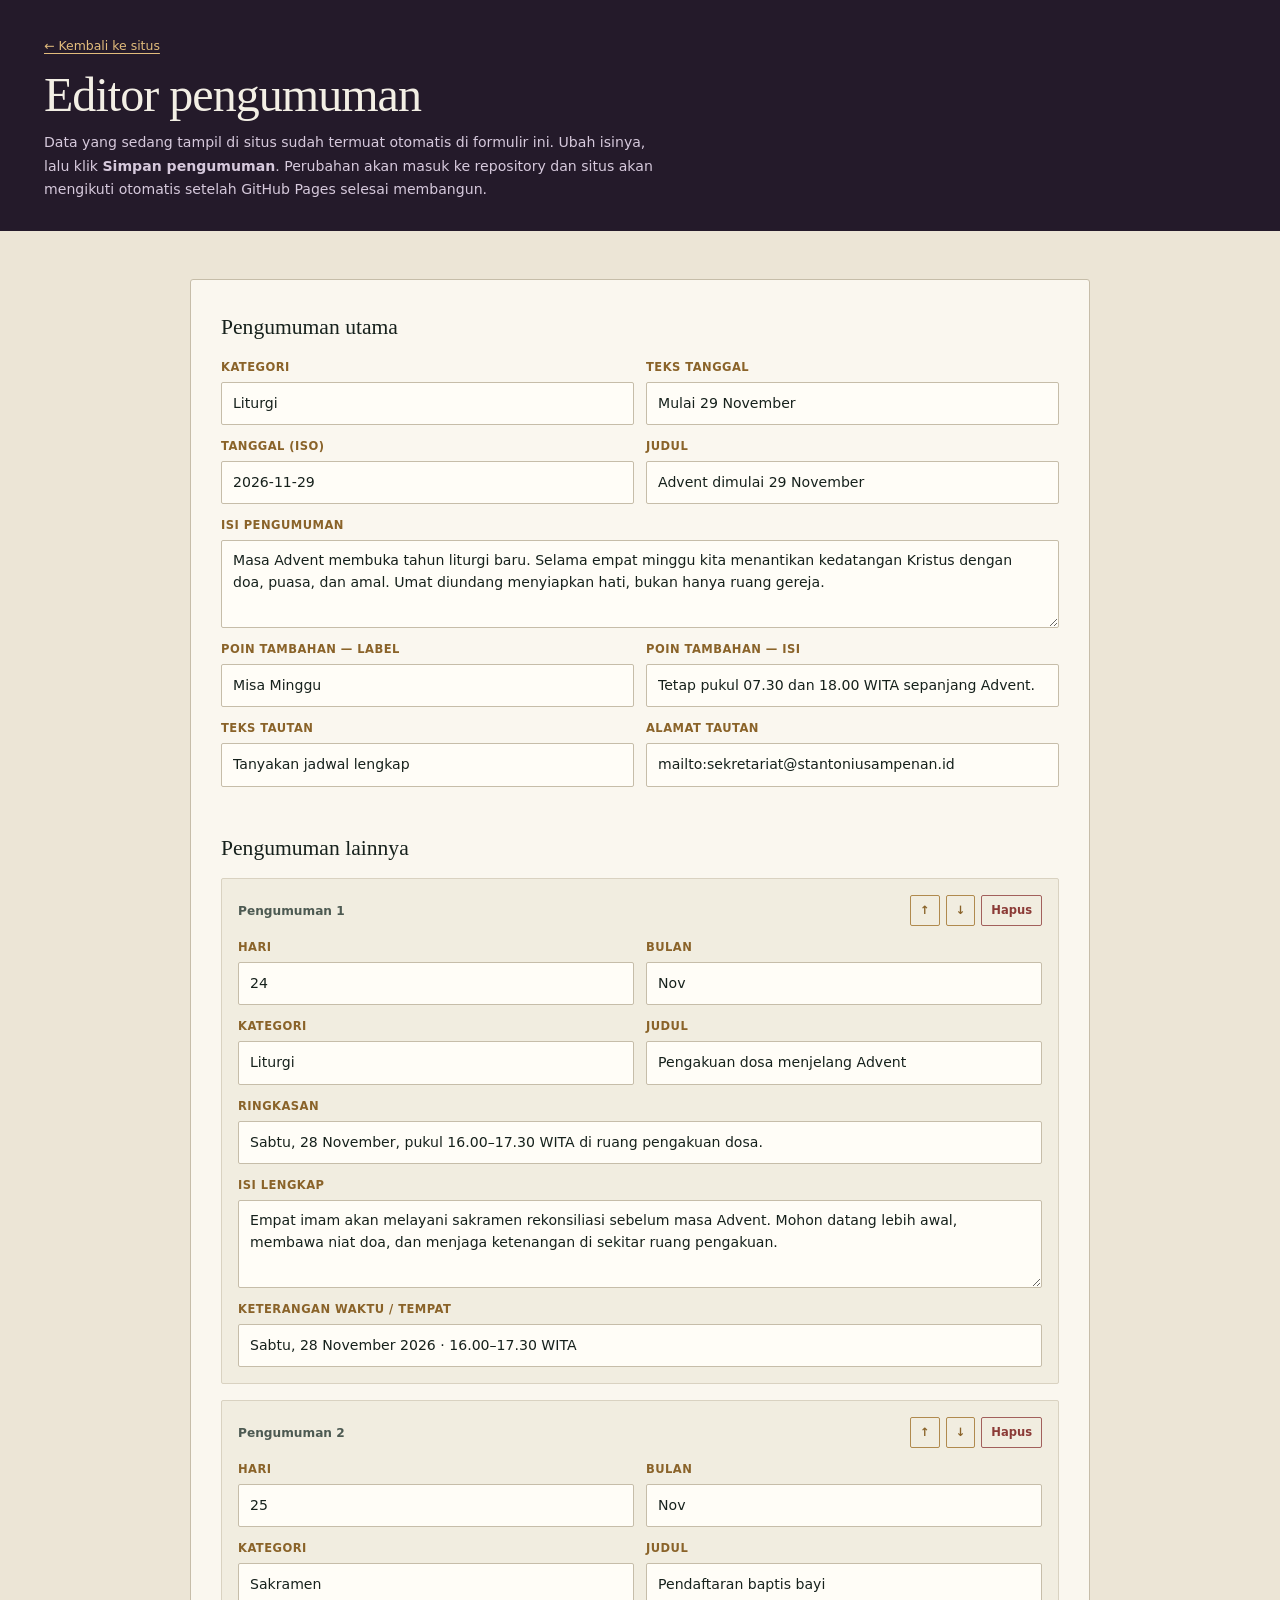
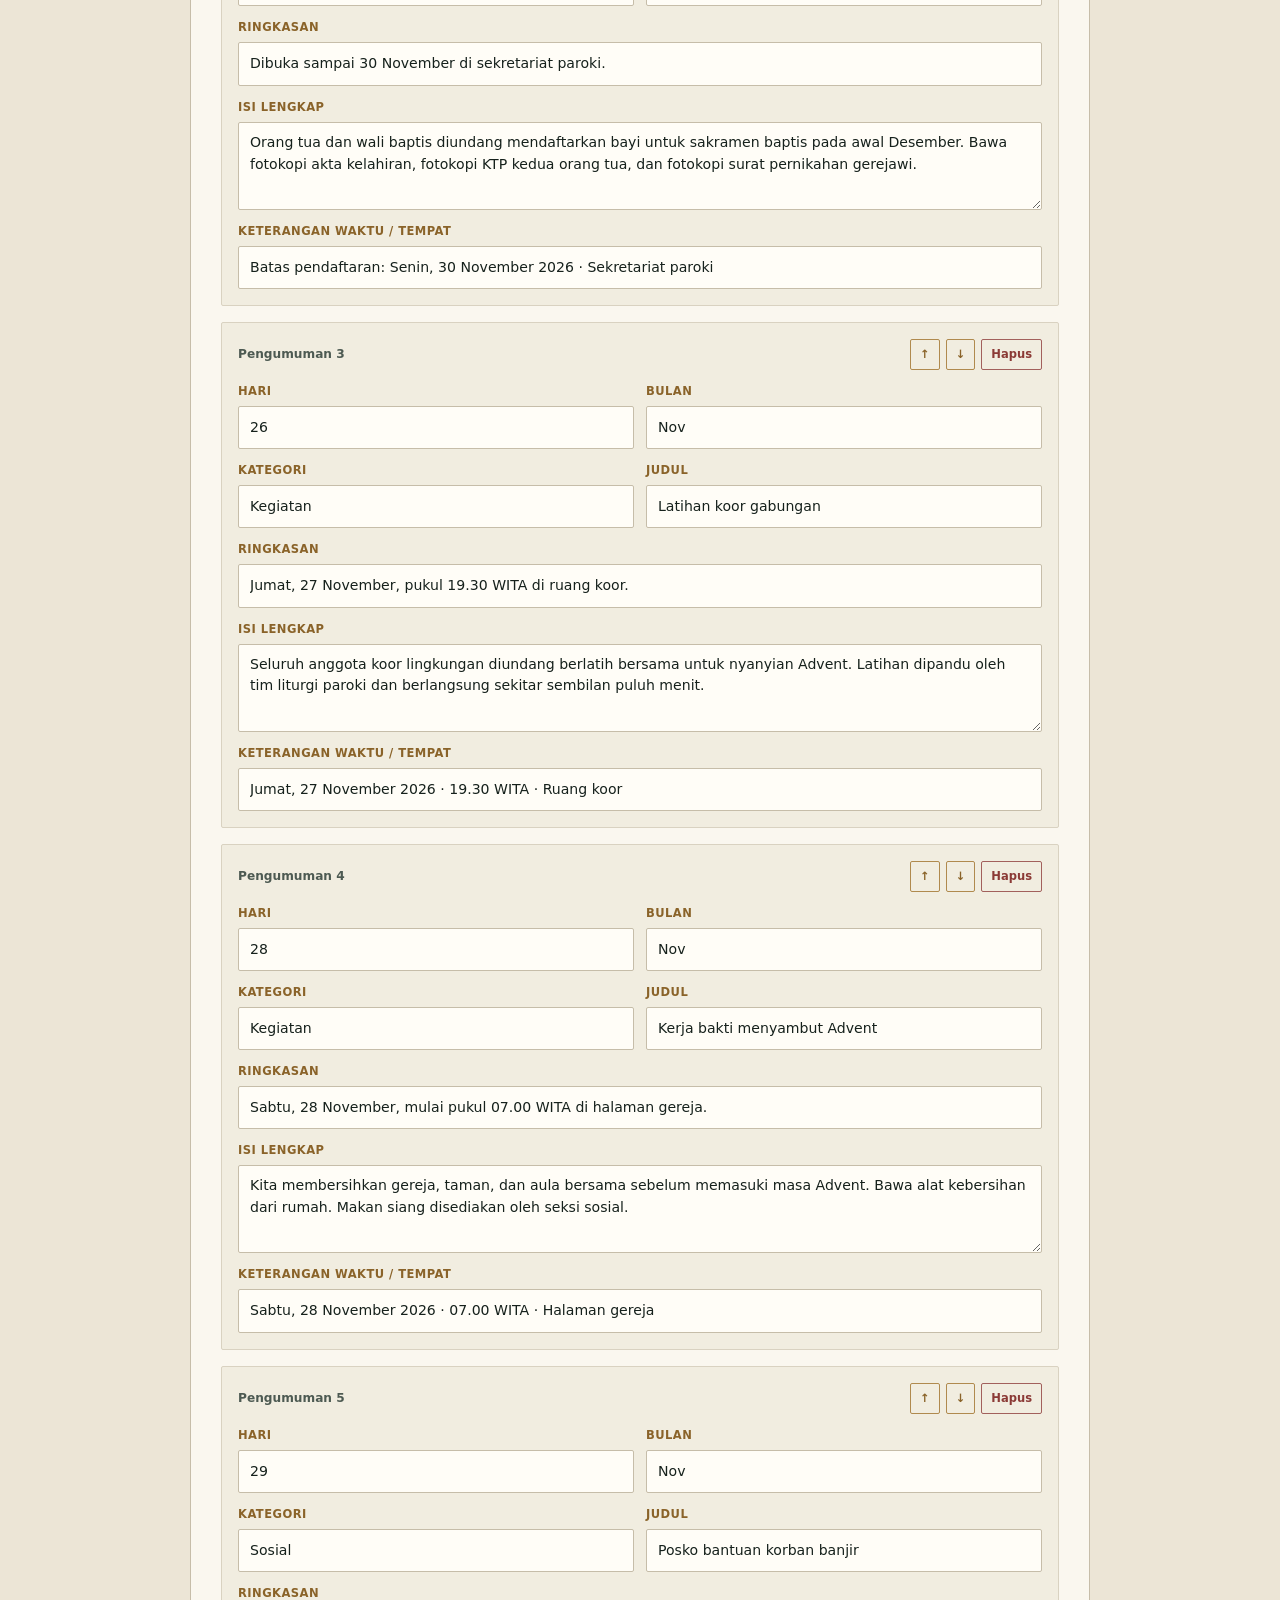
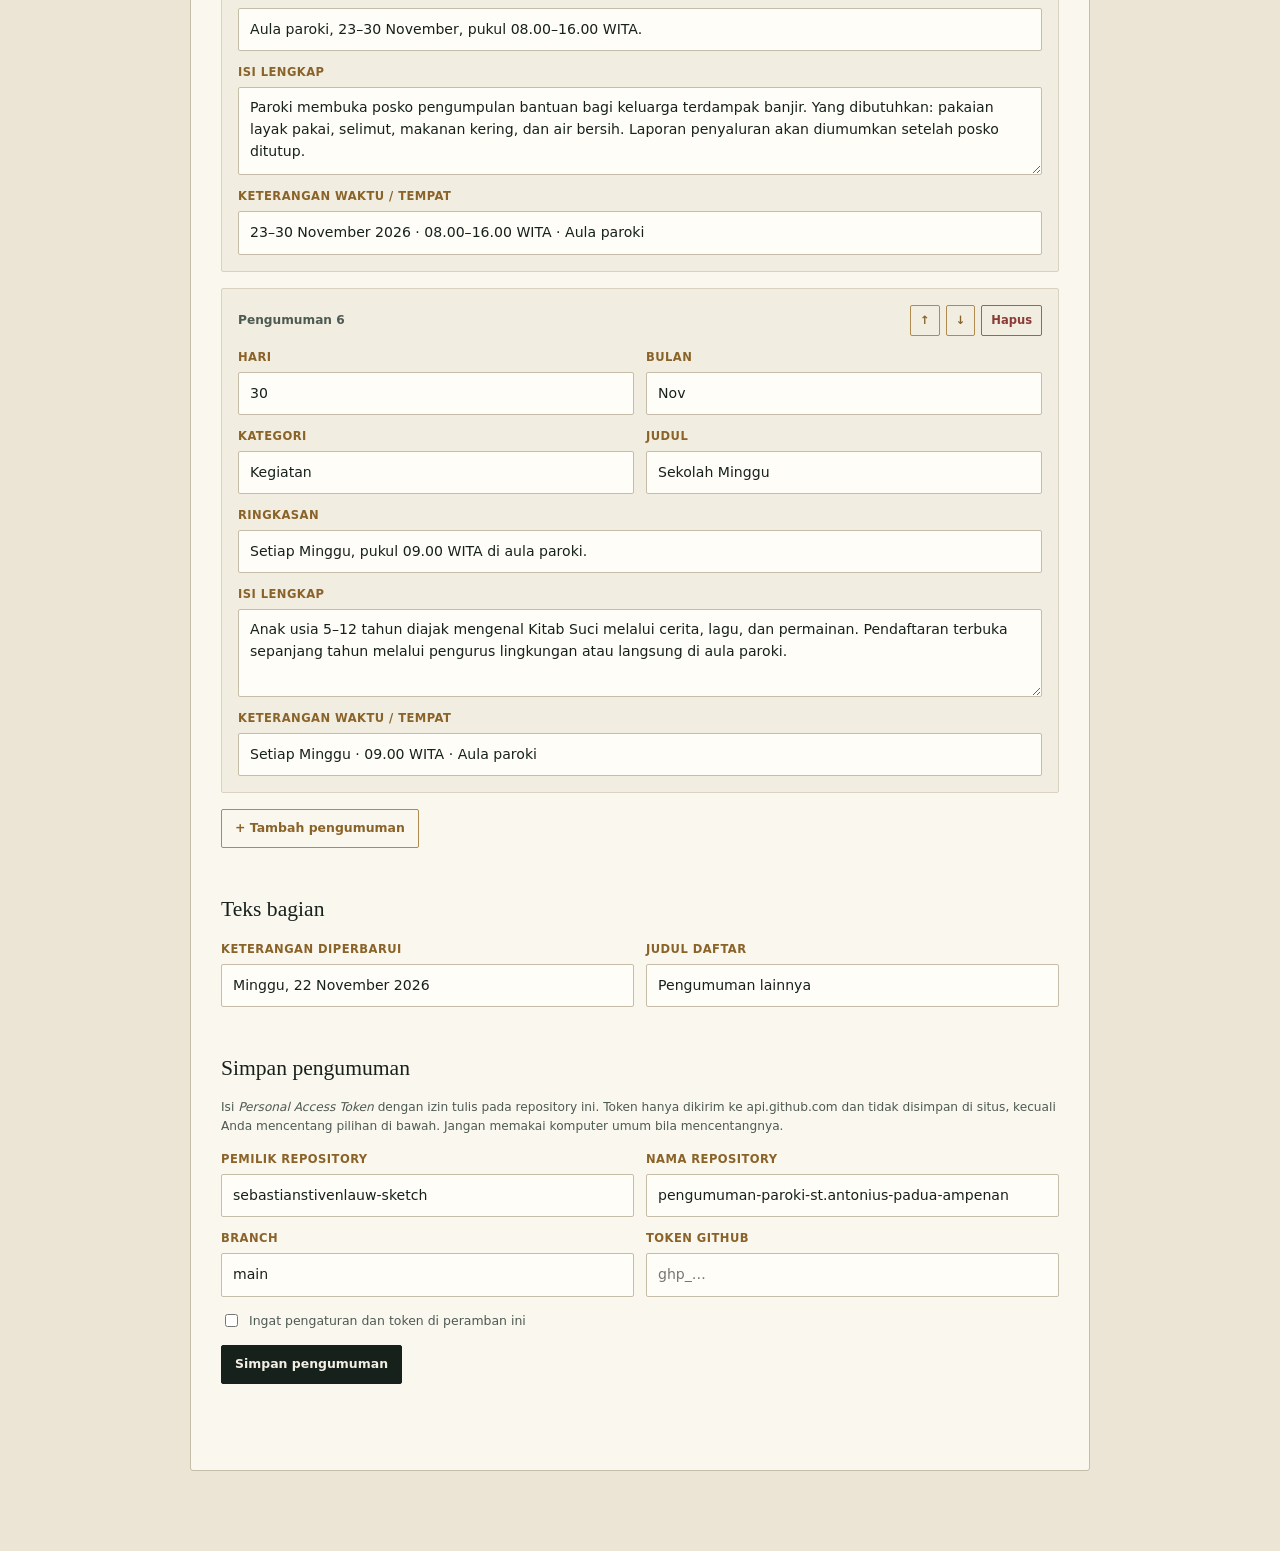
==== commit b52d03e5: "Sederhanakan editor pengumuman" ====
--- a/admin.html
+++ b/admin.html
@@ -37,11 +37,7 @@
     .admin-head code { color: var(--gold); }
     .admin-wrap { padding: clamp(26px, 4vw, 48px) var(--pad) 80px; }
     .admin-layout {
-      display: grid;
-      grid-template-columns: minmax(0, 1.1fr) minmax(0, .9fr);
-      gap: clamp(24px, 3vw, 42px);
-      align-items: start;
-      max-width: var(--wrap);
+      max-width: 900px;
       margin: 0 auto;
     }
     .admin-panel {
@@ -76,8 +72,7 @@
       color: var(--brass);
     }
     .admin-field input,
-    .admin-field textarea,
-    .admin-output textarea {
+    .admin-field textarea {
       width: 100%;
       padding: 9px 11px;
       background: #fffdf7;
@@ -126,22 +121,7 @@
     .admin-btn.danger { border-color: #a2605c; color: #8b3a36; }
     .admin-btn.danger:hover { background: #8b3a36; color: #fff; }
     .admin-btn.small { padding: 5px 9px; font-size: .72rem; }
-    .admin-output { position: sticky; top: 20px; }
-    .admin-output h2 {
-      margin: 0 0 14px;
-      font-family: var(--serif);
-      font-size: 1.35rem;
-      font-weight: 400;
-    }
-    .admin-actions { display: flex; flex-wrap: wrap; gap: 8px; margin-bottom: 14px; }
-    .admin-output textarea {
-      min-height: 360px;
-      font-family: ui-monospace, "Cascadia Code", Consolas, monospace;
-      font-size: .74rem;
-      line-height: 1.5;
-      white-space: pre;
-    }
-    .admin-status { min-height: 1.4em; margin-top: 10px; font-size: .78rem; color: var(--brass); }
+    .admin-status { min-height: 1.4em; margin-top: 12px; font-size: .8rem; color: var(--brass); }
     .admin-status.ok { color: #2f6b4f; }
     .admin-status.error { color: #8b3a36; }
     .admin-note { margin: 0 0 14px; font-size: .76rem; line-height: 1.55; color: var(--ink-2); }
@@ -154,18 +134,6 @@
       color: var(--ink-2);
     }
     .admin-check input { width: auto; }
-    .admin-preview {
-      margin-top: 22px;
-      padding-top: 18px;
-      border-top: 1px solid var(--line);
-    }
-    .admin-preview h3 { margin: 0 0 10px; font-family: var(--serif); font-size: 1.1rem; font-weight: 400; }
-    .admin-preview p { margin: 0 0 8px; font-size: .8rem; line-height: 1.5; color: var(--ink-2); }
-    .admin-preview strong { color: var(--ink); }
-    @media (max-width: 980px) {
-      .admin-layout { grid-template-columns: 1fr; }
-      .admin-output { position: static; }
-    }
     @media (max-width: 560px) {
       .admin-grid { grid-template-columns: 1fr; }
       .admin-field.wide { grid-column: auto; }
@@ -178,9 +146,8 @@
     <h1>Editor pengumuman</h1>
     <p>
       Data yang sedang tampil di situs sudah termuat otomatis di formulir ini. Ubah isinya,
-      lalu pilih <strong>Simpan ke GitHub</strong> agar situs langsung diperbarui. Cara manual juga
-      tersedia: <strong>Salin</strong> atau <strong>Unduh</strong> berkas, lalu unggah ke
-      <code>data/pengumuman.js</code> dan <code>push</code> ke <code>main</code>.
+      lalu klik <strong>Simpan pengumuman</strong>. Perubahan akan masuk ke repository dan situs
+      akan mengikuti otomatis setelah GitHub Pages selesai membangun.
     </p>
   </header>
 
@@ -250,9 +217,9 @@
         </fieldset>
 
         <fieldset>
-          <legend>Simpan langsung ke GitHub</legend>
+          <legend>Simpan pengumuman</legend>
           <p class="admin-note">
-            Opsional. Isi <em> Personal Access Token </em> dengan izin tulis pada repository ini.
+            Isi <em> Personal Access Token </em> dengan izin tulis pada repository ini.
             Token hanya dikirim ke api.github.com dan tidak disimpan di situs, kecuali Anda mencentang
             pilihan di bawah. Jangan memakai komputer umum bila mencentangnya.
           </p>
@@ -277,21 +244,10 @@
           <label class="admin-check" for="remember-token">
             <input id="remember-token" type="checkbox"> Ingat pengaturan dan token di peramban ini
           </label>
-          <button class="admin-btn solid" type="button" id="save-github">Simpan ke GitHub</button>
+          <button class="admin-btn solid" type="button" id="save-github">Simpan pengumuman</button>
+          <p class="admin-status" id="status" role="status"></p>
         </fieldset>
       </form>
-
-      <aside class="admin-output">
-        <h2>Hasil pengumuman.js</h2>
-        <div class="admin-actions">
-          <button class="admin-btn solid" type="button" id="copy">Salin</button>
-          <button class="admin-btn" type="button" id="download">Unduh berkas</button>
-          <button class="admin-btn danger" type="button" id="reset">Muat ulang data situs</button>
-        </div>
-        <textarea id="source" readonly spellcheck="false" aria-label="Kode data pengumuman"></textarea>
-        <p class="admin-status" id="status" role="status"></p>
-        <div class="admin-preview" id="preview"></div>
-      </aside>
     </div>
   </main>
 
@@ -307,9 +263,7 @@
       };
       var state;
       var itemsHost = document.getElementById("items");
-      var sourceEl = document.getElementById("source");
       var statusEl = document.getElementById("status");
-      var previewEl = document.getElementById("preview");
       var saveBtn = document.getElementById("save-github");
       var rememberEl = document.getElementById("remember-token");
       var ghFields = document.querySelectorAll("[data-gh]");
@@ -329,10 +283,6 @@
 
       function storageSet(key, value) {
         try { localStorage.setItem(key, value); } catch (error) { /* abaikan */ }
-      }
-
-      function storageRemove(key) {
-        try { localStorage.removeItem(key); } catch (error) { /* abaikan */ }
       }
 
       function restoreGithubSettings() {
@@ -460,10 +410,10 @@
         });
       }
 
-      function sourceText() {
+      function fileContent() {
         var header = "/* Data pengumuman Paroki St. Antonius Padua Ampenan.\n" +
           "   Dibuat dari halaman admin.html. Perubahan pada berkas ini\n" +
-          "   akan otomatis terbit setelah di-push ke branch main. */\n\n";
+          "   akan otomatis terbit setelah tersimpan di branch main. */\n\n";
         return header + "window.DATA_PENGUMUMAN = " + JSON.stringify(state, null, 2) + ";\n";
       }
 
@@ -532,7 +482,7 @@
           .then(function (existing) {
             var payload = {
               message: "Perbarui pengumuman paroki " + witaDate(),
-              content: toBase64(sourceEl.value),
+              content: toBase64(fileContent()),
               branch: values.branch
             };
             if (existing && existing.sha) payload.sha = existing.sha;
@@ -558,25 +508,8 @@
           });
       }
 
-      function renderPreview() {
-        previewEl.textContent = "";
-        var heading = document.createElement("h3");
-        heading.textContent = "Pratinjau singkat";
-        previewEl.appendChild(heading);
-        [state.feature.title].concat(state.items.map(function (item) { return item.title; }))
-          .filter(Boolean).slice(0, 8).forEach(function (title) {
-            var p = document.createElement("p");
-            var strong = document.createElement("strong");
-            strong.textContent = title;
-            p.appendChild(strong);
-            previewEl.appendChild(p);
-          });
-      }
-
       function refresh() {
         collect();
-        sourceEl.value = sourceText();
-        renderPreview();
       }
 
       document.getElementById("editor").addEventListener("input", refresh);
@@ -611,39 +544,6 @@
         refresh();
       });
 
-      document.getElementById("reset").addEventListener("click", function () {
-        loadFromSite();
-        setStatus("Data dari situs berhasil dimuat ulang.");
-      });
-
-      document.getElementById("copy").addEventListener("click", function () {
-        refresh();
-        function done() { setStatus("Kode tersalin. Tempel ke data/pengumuman.js di GitHub."); }
-        if (navigator.clipboard && navigator.clipboard.writeText) {
-          navigator.clipboard.writeText(sourceEl.value).then(done, fallback);
-        } else fallback();
-        function fallback() {
-          sourceEl.focus();
-          sourceEl.select();
-          try { document.execCommand("copy"); done(); }
-          catch (error) { setStatus("Salin manual dari kotak kode di bawah."); }
-        }
-      });
-
-      document.getElementById("download").addEventListener("click", function () {
-        refresh();
-        var blob = new Blob([sourceEl.value], { type: "text/javascript;charset=utf-8" });
-        var url = URL.createObjectURL(blob);
-        var link = document.createElement("a");
-        link.href = url;
-        link.download = "pengumuman.js";
-        document.body.appendChild(link);
-        link.click();
-        document.body.removeChild(link);
-        URL.revokeObjectURL(url);
-        setStatus("Berkas pengumuman.js diunduh. Unggah ke folder data/ di GitHub.");
-      });
-
       saveBtn.addEventListener("click", saveToGithub);
       rememberEl.addEventListener("change", persistGithubSettings);
 
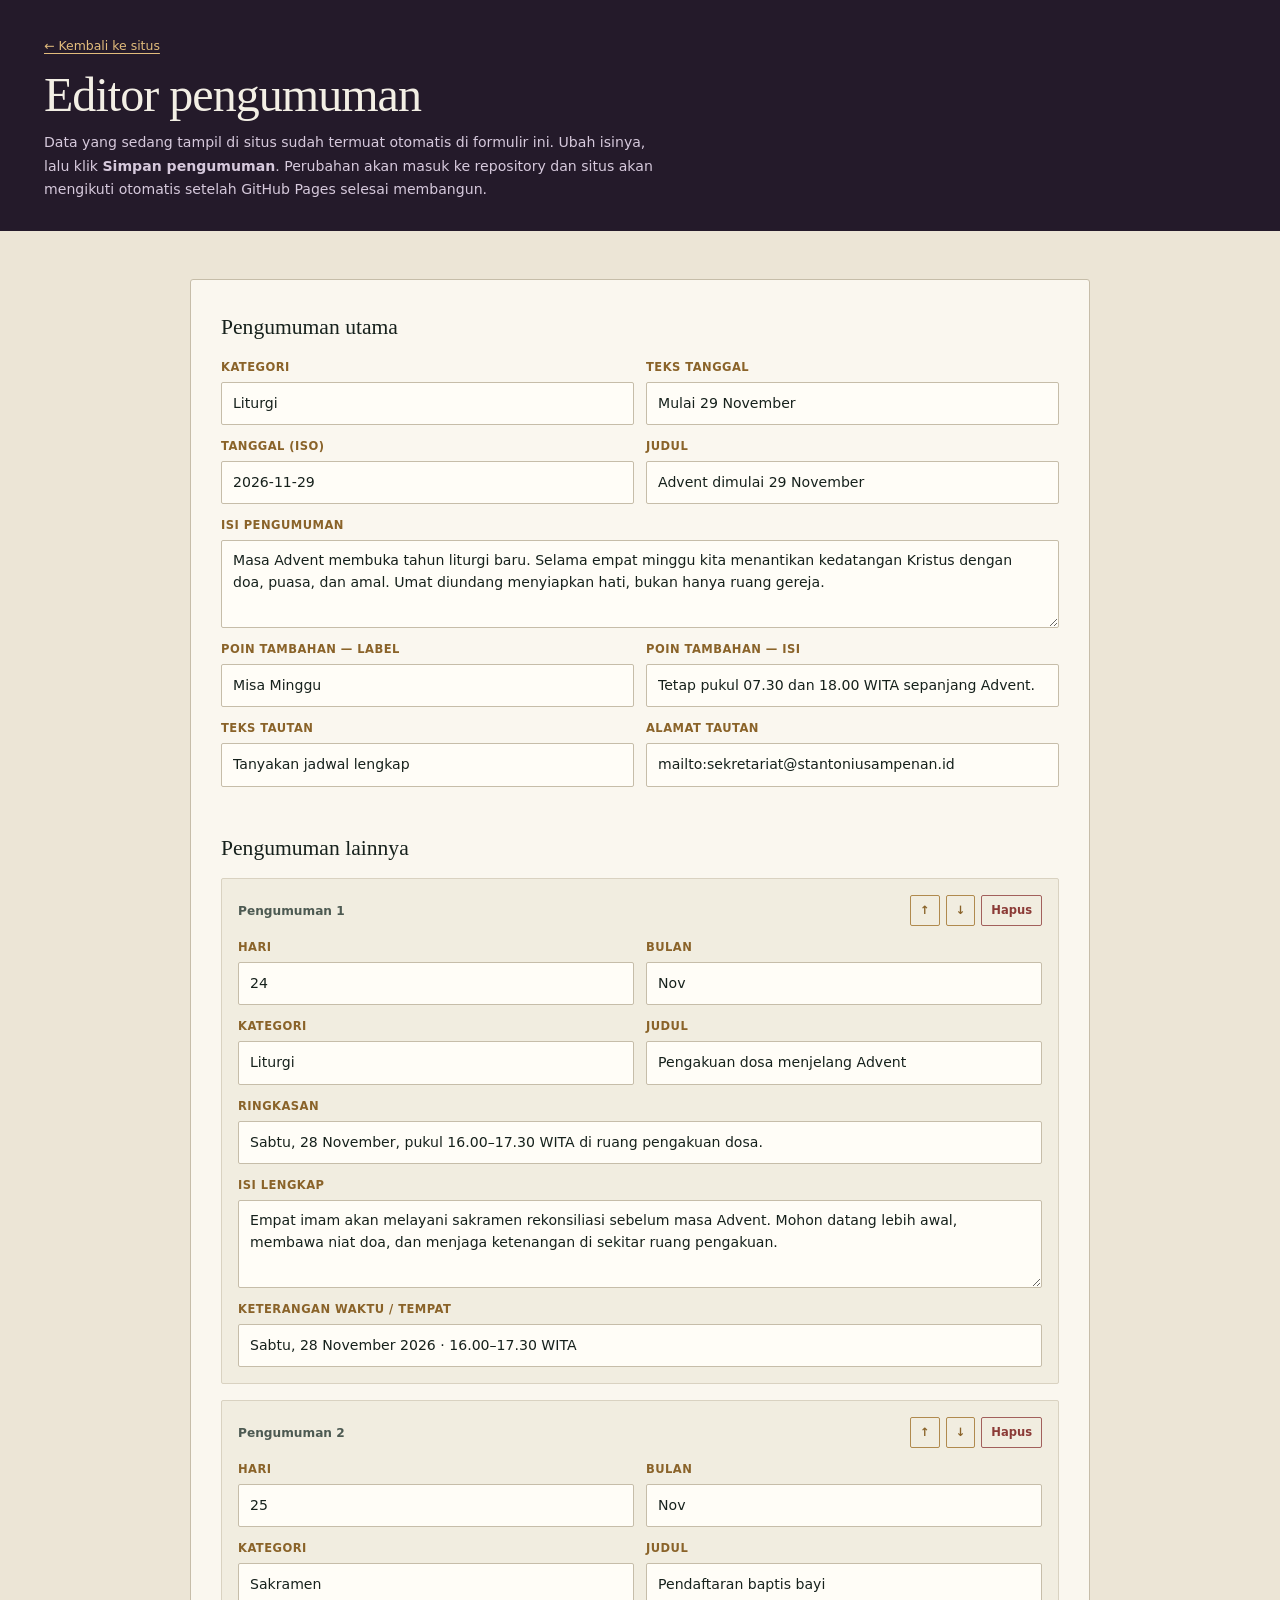
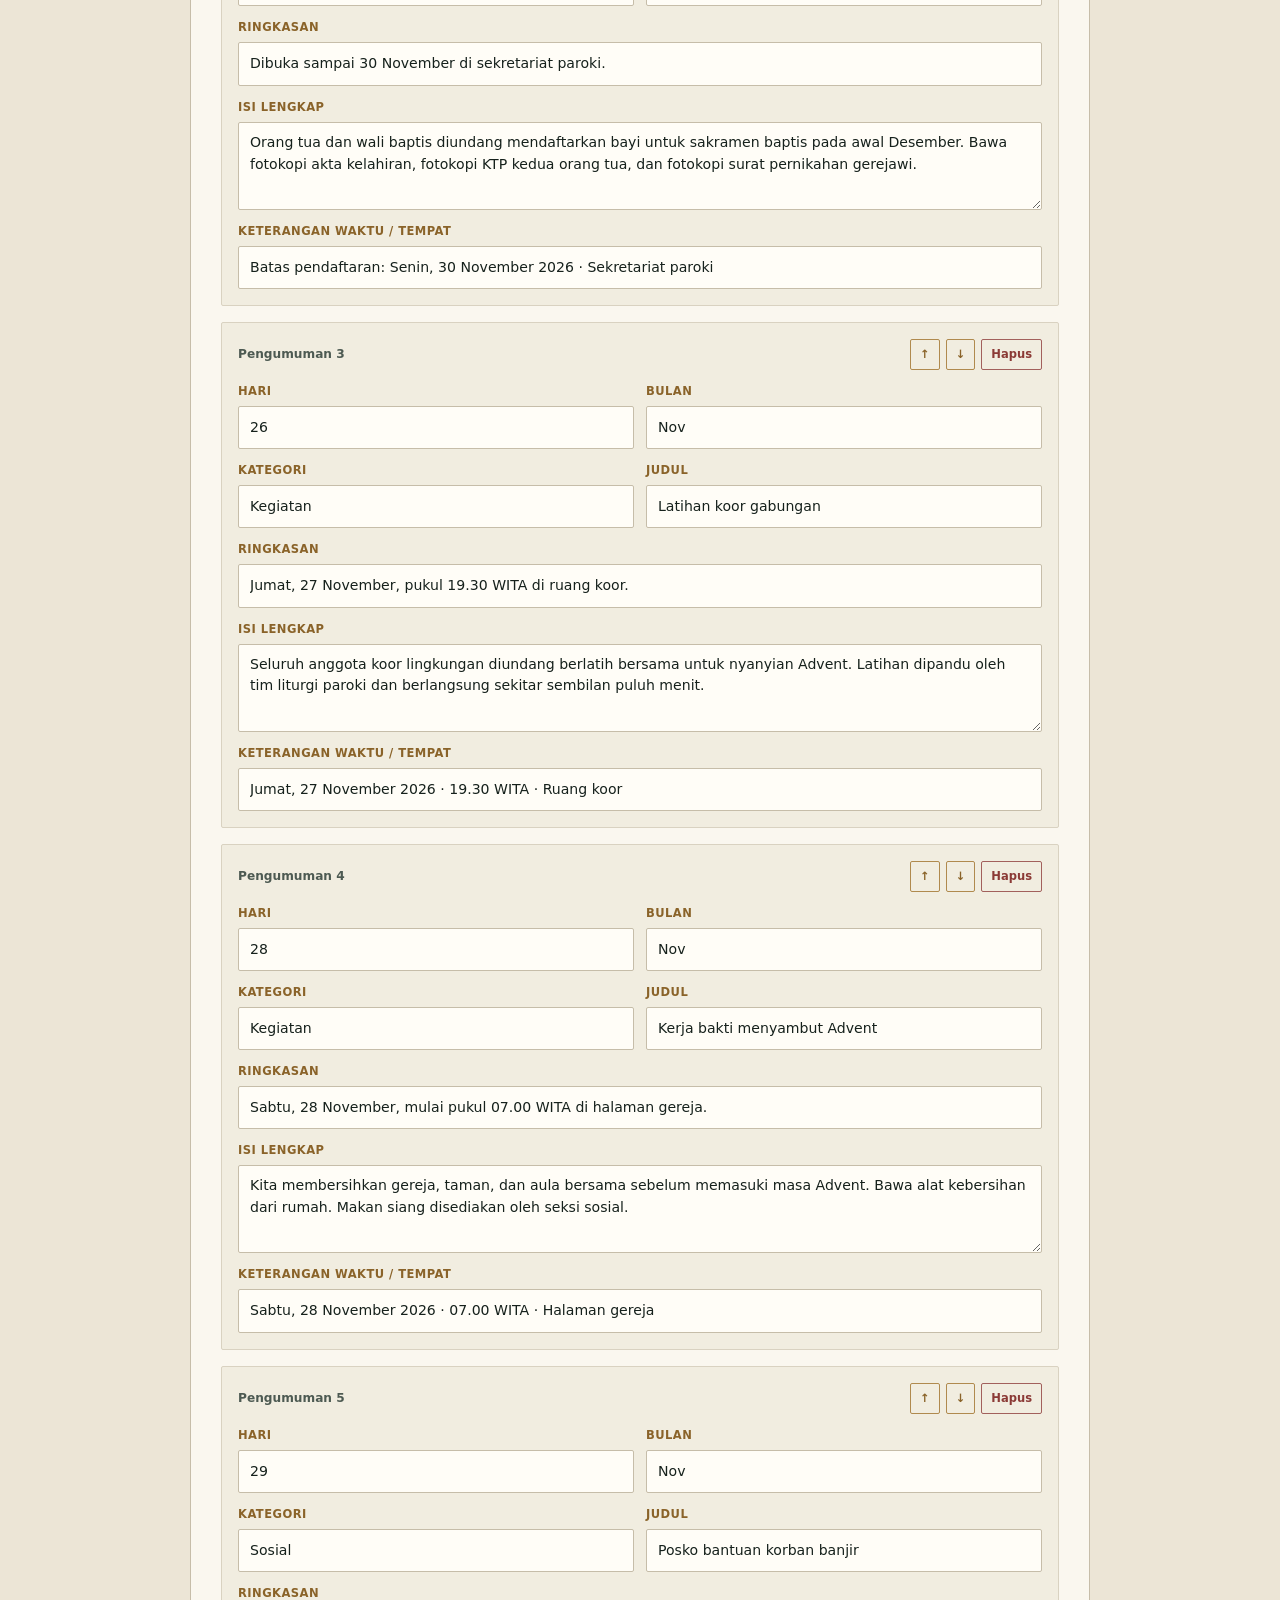
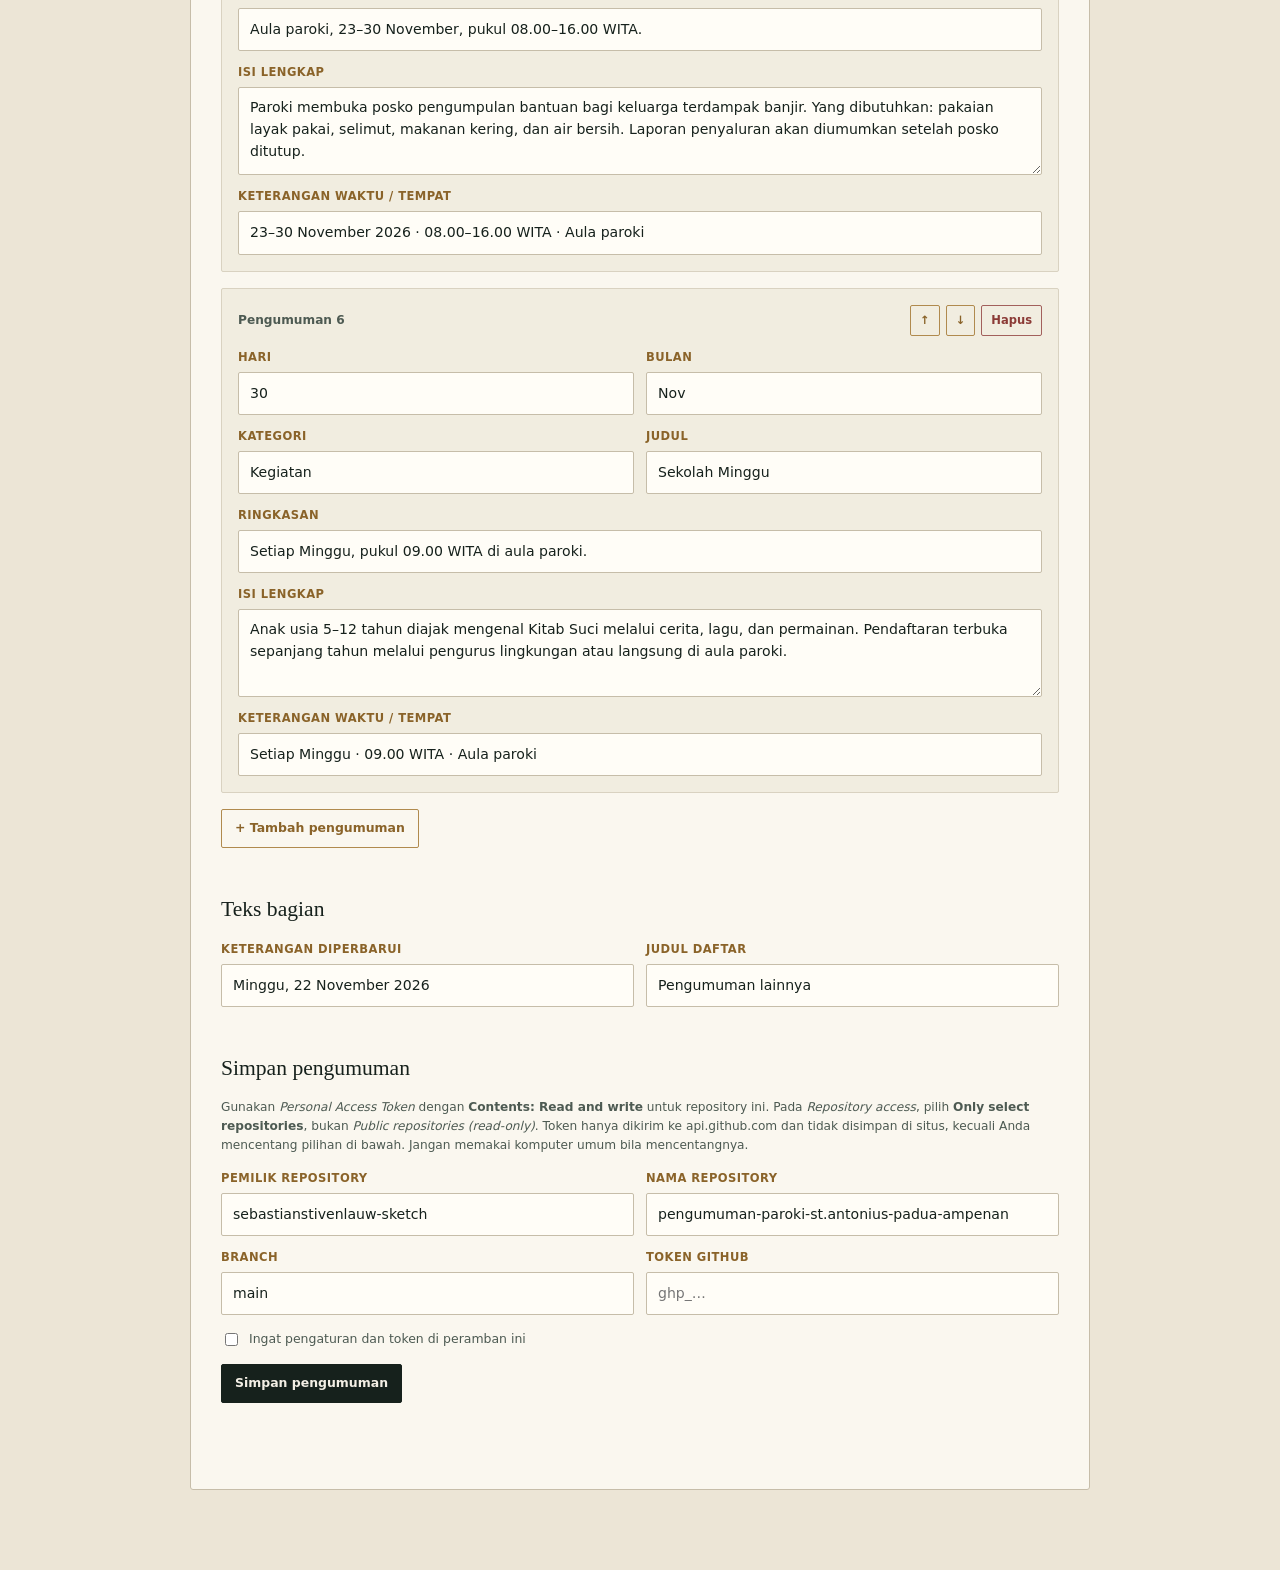
==== commit c27efba7: "Perjelas pesan galat izin token GitHub" ====
--- a/admin.html
+++ b/admin.html
@@ -219,9 +219,10 @@
         <fieldset>
           <legend>Simpan pengumuman</legend>
           <p class="admin-note">
-            Isi <em> Personal Access Token </em> dengan izin tulis pada repository ini.
-            Token hanya dikirim ke api.github.com dan tidak disimpan di situs, kecuali Anda mencentang
-            pilihan di bawah. Jangan memakai komputer umum bila mencentangnya.
+            Gunakan <em>Personal Access Token</em> dengan <strong>Contents: Read and write</strong> untuk repository ini.
+            Pada <em>Repository access</em>, pilih <strong>Only select repositories</strong>, bukan
+            <em>Public repositories (read-only)</em>. Token hanya dikirim ke api.github.com dan tidak disimpan di situs,
+            kecuali Anda mencentang pilihan di bawah. Jangan memakai komputer umum bila mencentangnya.
           </p>
           <div class="admin-grid">
             <div class="admin-field">
@@ -449,6 +450,13 @@
         });
       }
 
+      function stageError(stage) {
+        return function (error) {
+          error.stage = stage;
+          throw error;
+        };
+      }
+
       function saveToGithub() {
         refresh();
         var values = {};
@@ -466,7 +474,7 @@
 
         persistGithubSettings();
         saveBtn.disabled = true;
-        setStatus("Menyimpan ke GitHub…");
+        setStatus("Membaca data pengumuman yang ada…");
 
         var path = "data/pengumuman.js";
         var api = "https://api.github.com/repos/" +
@@ -476,10 +484,11 @@
         fetch(url, { headers: githubHeaders(values.token, false) })
           .then(function (response) {
             if (response.status === 404) return null;
-            if (!response.ok) return githubError(response).then(function (error) { throw error; });
+            if (!response.ok) return githubError(response).then(stageError("membaca data pengumuman"));
             return response.json();
           })
           .then(function (existing) {
+            setStatus("Menyimpan perubahan ke GitHub…");
             var payload = {
               message: "Perbarui pengumuman paroki " + witaDate(),
               content: toBase64(fileContent()),
@@ -493,7 +502,7 @@
             });
           })
           .then(function (response) {
-            if (!response.ok) return githubError(response).then(function (error) { throw error; });
+            if (!response.ok) return githubError(response).then(stageError("menyimpan perubahan"));
             return response.json();
           })
           .then(function () {
@@ -501,7 +510,11 @@
             setStatus("Tersimpan di GitHub. GitHub Pages akan memperbarui situs dalam beberapa menit.", false);
           })
           .catch(function (error) {
-            setStatus("Gagal menyimpan: " + error.message, true);
+            var hint = "";
+            if (error.message.indexOf("403") === 0) {
+              hint = " Periksa Repository access dan izin Contents: Read and write pada token.";
+            }
+            setStatus("Gagal " + (error.stage || "menyimpan") + ": " + error.message + hint, true);
           })
           .then(function () {
             saveBtn.disabled = false;
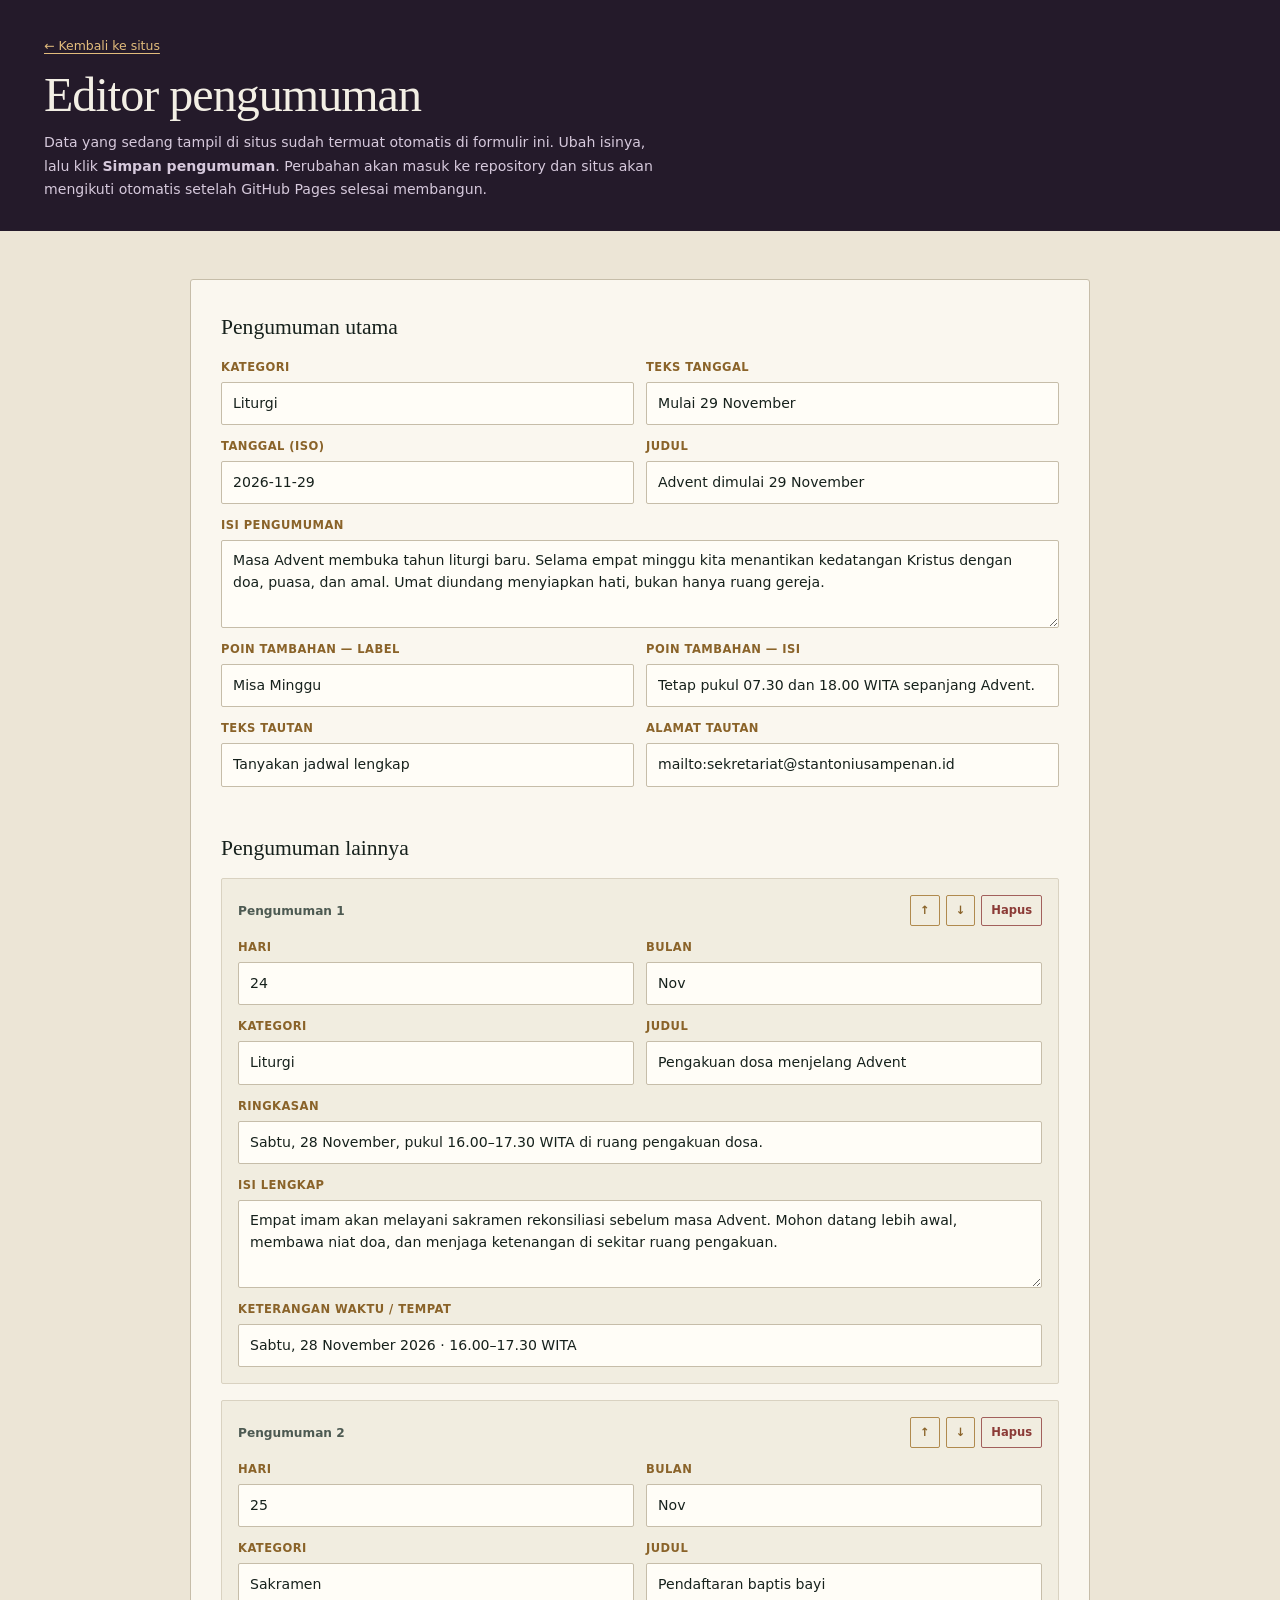
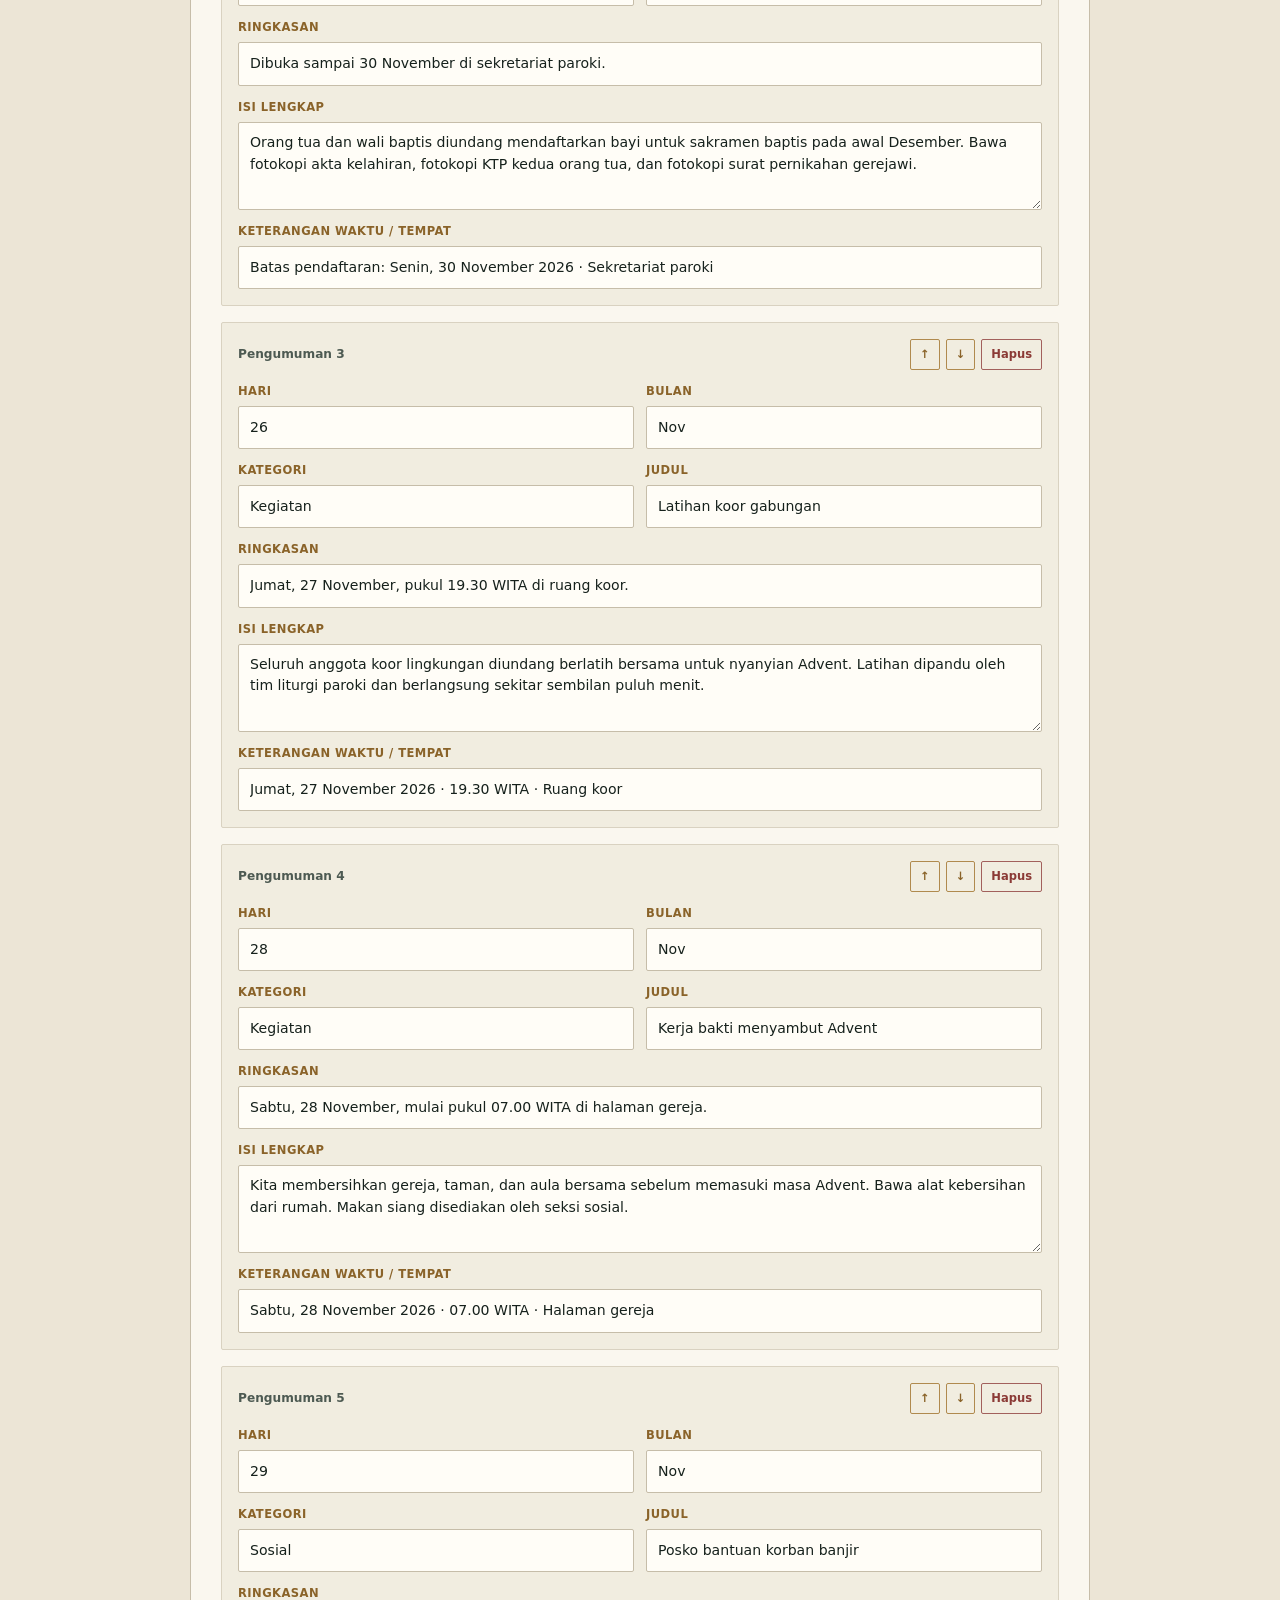
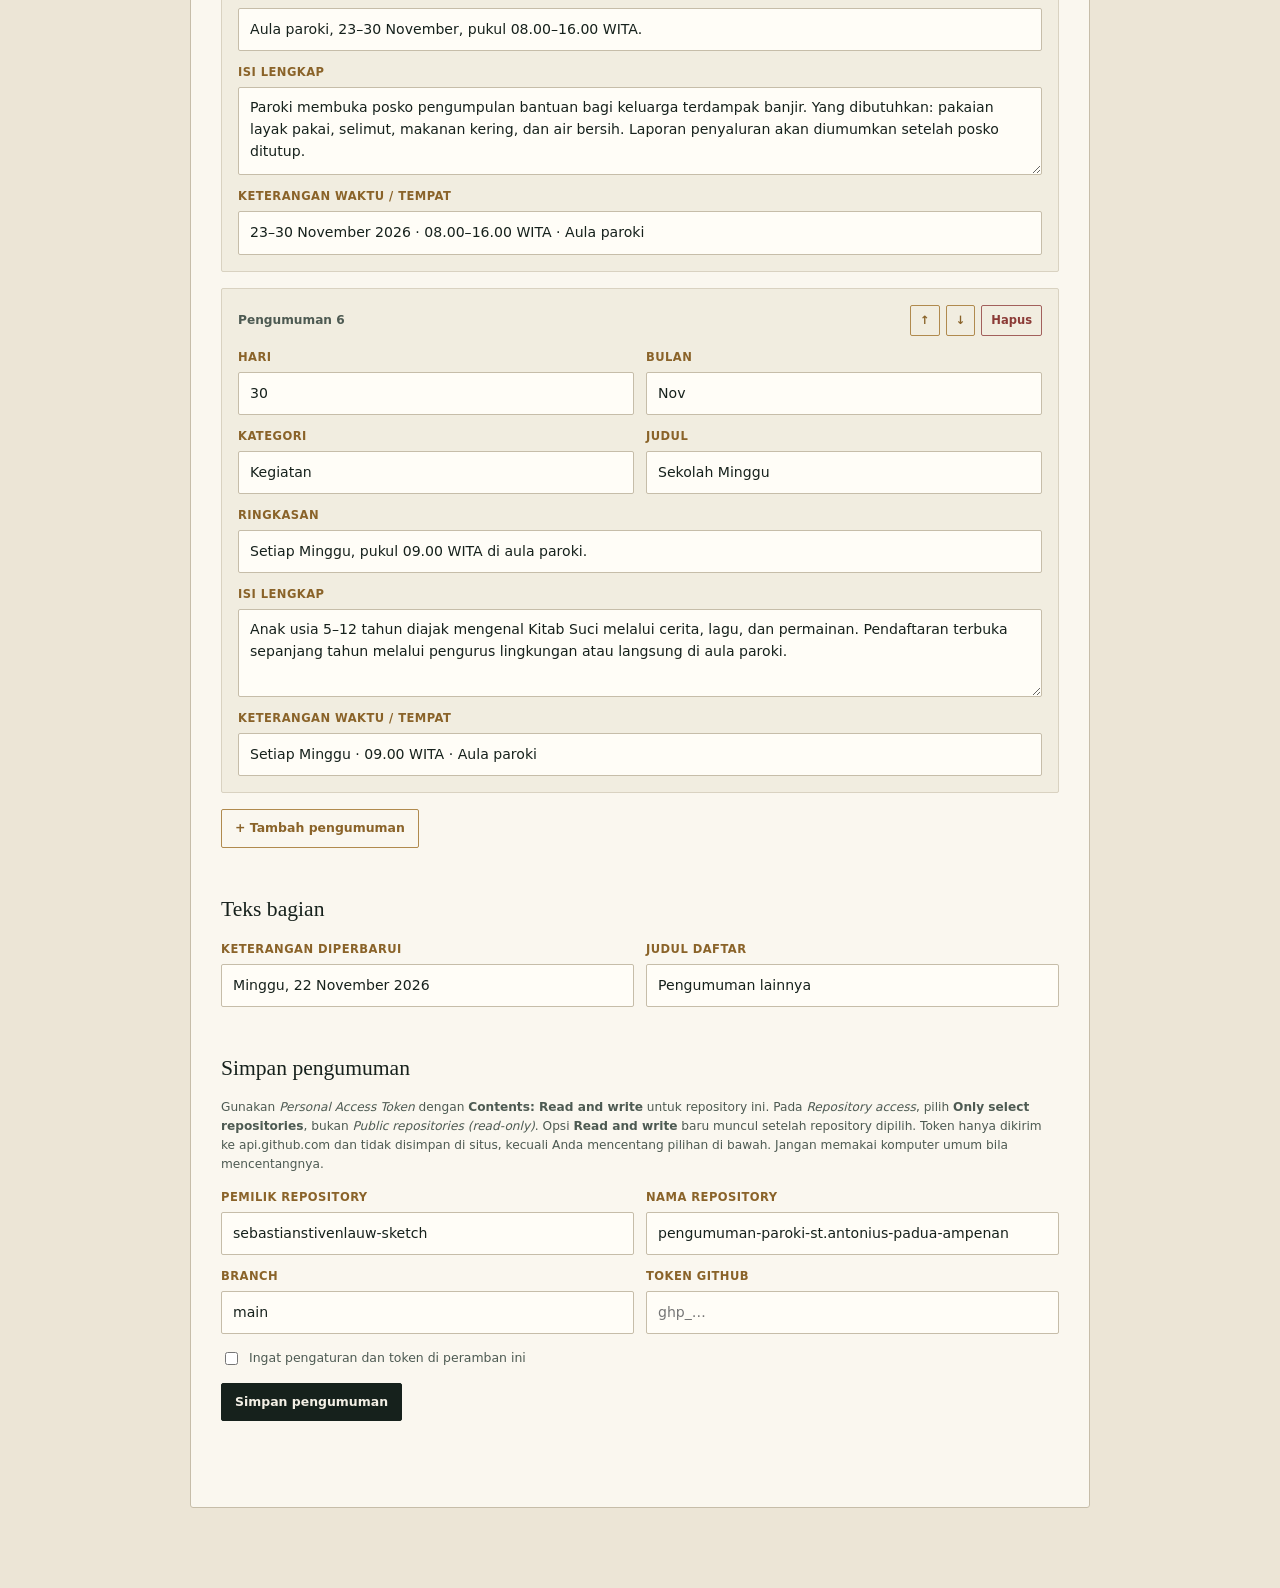
==== commit da0cd4d4: "Tambah petunjuk munculnya izin Read and write" ====
--- a/admin.html
+++ b/admin.html
@@ -221,8 +221,9 @@
           <p class="admin-note">
             Gunakan <em>Personal Access Token</em> dengan <strong>Contents: Read and write</strong> untuk repository ini.
             Pada <em>Repository access</em>, pilih <strong>Only select repositories</strong>, bukan
-            <em>Public repositories (read-only)</em>. Token hanya dikirim ke api.github.com dan tidak disimpan di situs,
-            kecuali Anda mencentang pilihan di bawah. Jangan memakai komputer umum bila mencentangnya.
+            <em>Public repositories (read-only)</em>. Opsi <strong>Read and write</strong> baru muncul setelah repository dipilih.
+            Token hanya dikirim ke api.github.com dan tidak disimpan di situs, kecuali Anda mencentang pilihan di bawah.
+            Jangan memakai komputer umum bila mencentangnya.
           </p>
           <div class="admin-grid">
             <div class="admin-field">
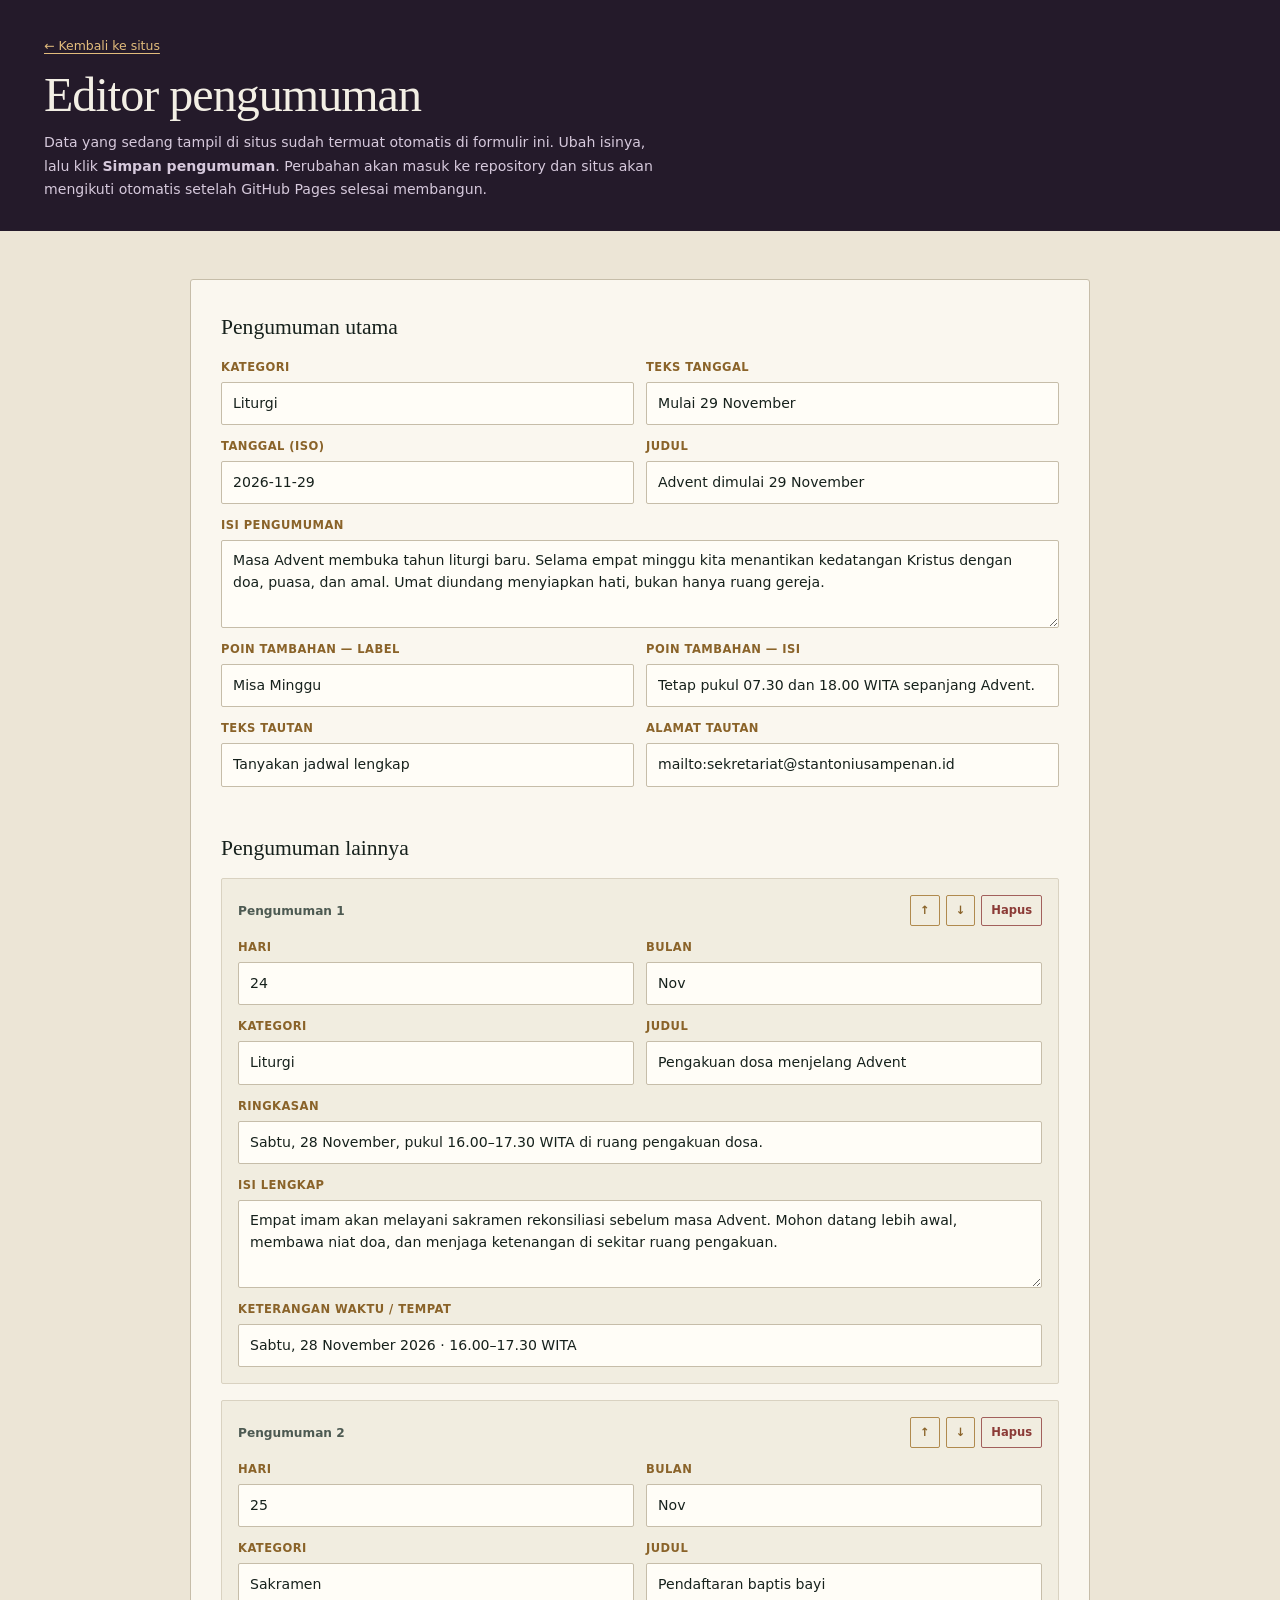
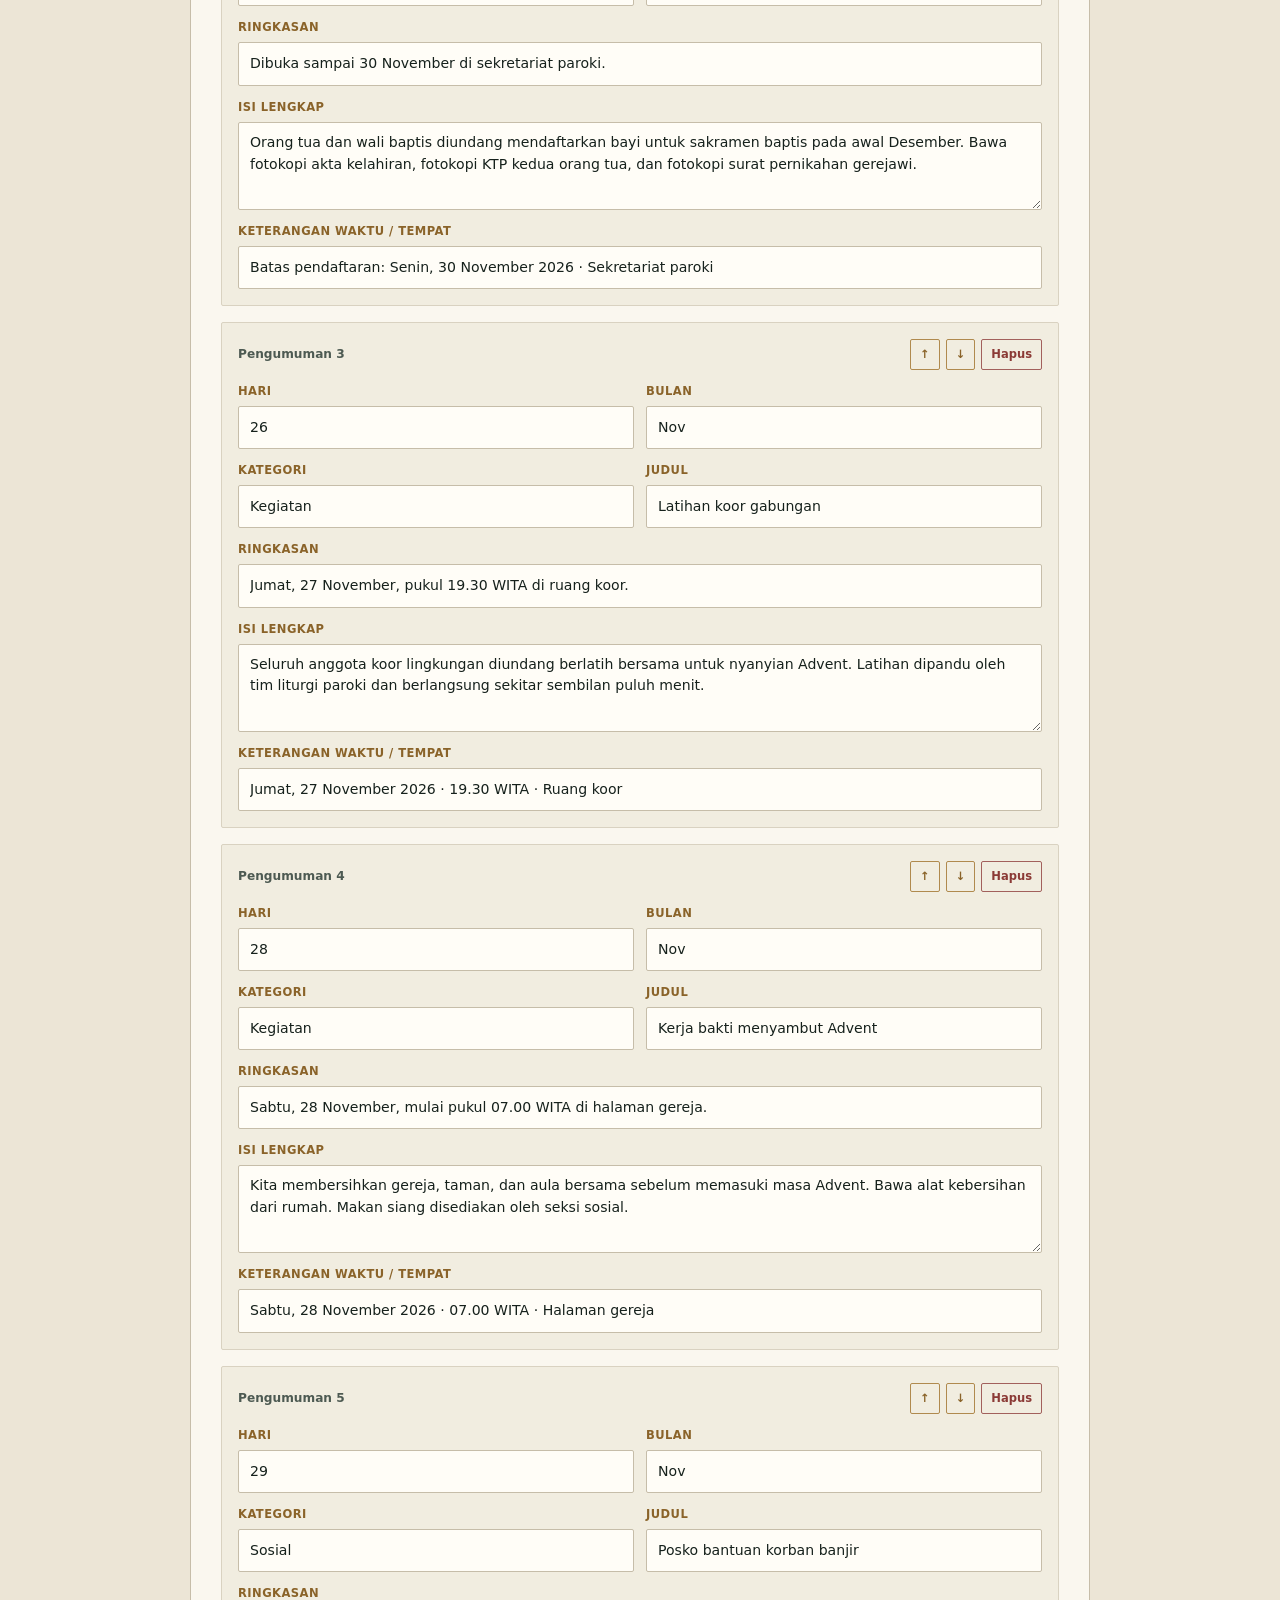
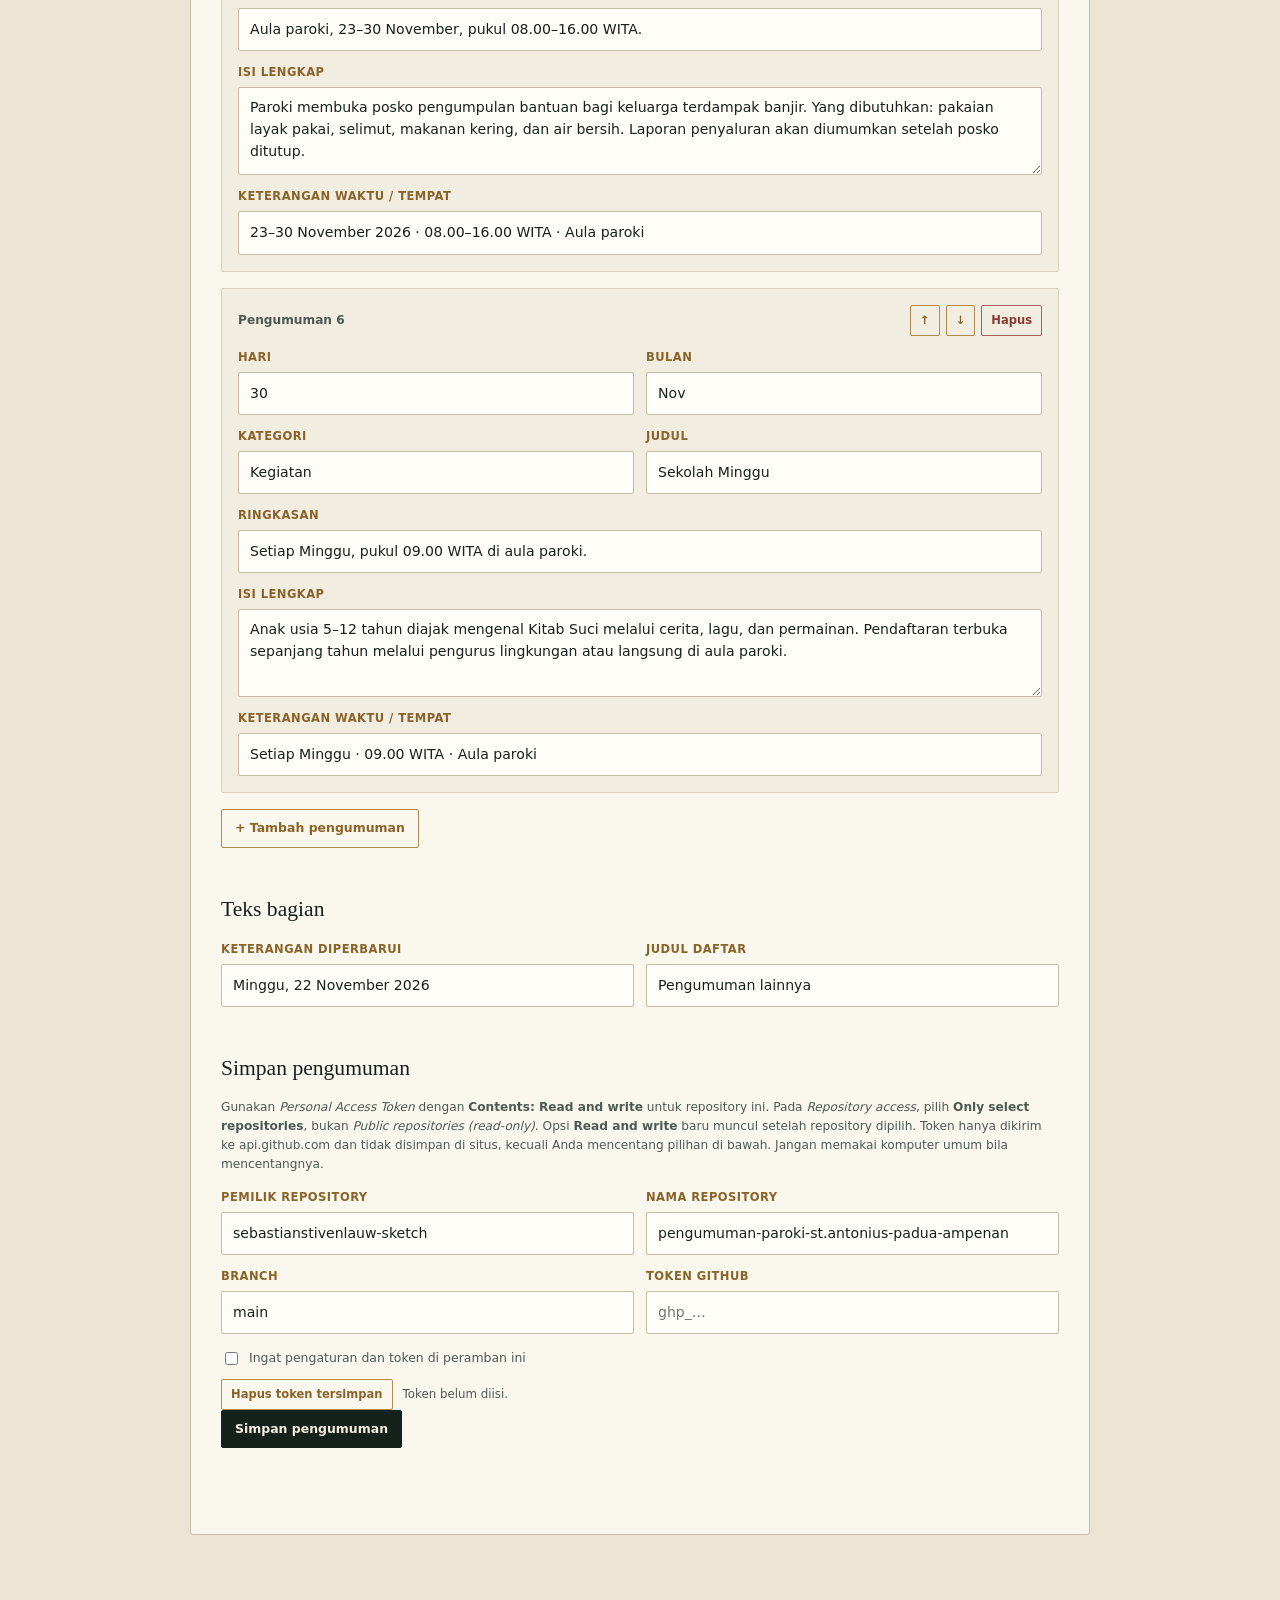
==== commit 6929ed48: "Tambah hapus token tersimpan dan penanda token" ====
--- a/admin.html
+++ b/admin.html
@@ -134,6 +134,14 @@
       color: var(--ink-2);
     }
     .admin-check input { width: auto; }
+    .admin-token-actions {
+      display: flex;
+      flex-wrap: wrap;
+      align-items: center;
+      gap: 10px;
+      margin-top: -4px;
+    }
+    .admin-token-info { font-size: .74rem; color: var(--ink-2); }
     @media (max-width: 560px) {
       .admin-grid { grid-template-columns: 1fr; }
       .admin-field.wide { grid-column: auto; }
@@ -246,6 +254,10 @@
           <label class="admin-check" for="remember-token">
             <input id="remember-token" type="checkbox"> Ingat pengaturan dan token di peramban ini
           </label>
+          <div class="admin-token-actions">
+            <button class="admin-btn small" type="button" id="clear-token">Hapus token tersimpan</button>
+            <span class="admin-token-info" id="token-info" aria-live="polite"></span>
+          </div>
           <button class="admin-btn solid" type="button" id="save-github">Simpan pengumuman</button>
           <p class="admin-status" id="status" role="status"></p>
         </fieldset>
@@ -267,8 +279,11 @@
       var itemsHost = document.getElementById("items");
       var statusEl = document.getElementById("status");
       var saveBtn = document.getElementById("save-github");
+      var clearBtn = document.getElementById("clear-token");
+      var tokenInfo = document.getElementById("token-info");
       var rememberEl = document.getElementById("remember-token");
       var ghFields = document.querySelectorAll("[data-gh]");
+      var tokenField = document.querySelector('[data-gh="token"]');
       var STORAGE_KEY = "pengumuman-paroki-github";
 
       function clone(value) { return JSON.parse(JSON.stringify(value)); }
@@ -312,6 +327,22 @@
           values.token = "";
           storageSet(STORAGE_KEY, JSON.stringify(values));
         }
+      }
+
+      function storageRemove(key) {
+        try { localStorage.removeItem(key); } catch (error) { /* abaikan */ }
+      }
+
+      function updateTokenInfo() {
+        var token = tokenField ? tokenField.value.trim() : "";
+        if (!token) {
+          tokenInfo.textContent = "Token belum diisi.";
+          return;
+        }
+        var prefix = "token";
+        if (token.indexOf("github_pat_") === 0) prefix = "github_pat_";
+        else if (token.indexOf("ghp_") === 0) prefix = "ghp_";
+        tokenInfo.textContent = "Token terpakai: " + prefix + "••••" + token.slice(-4);
       }
 
       function loadFromSite() {
@@ -513,7 +544,7 @@
           .catch(function (error) {
             var hint = "";
             if (error.message.indexOf("403") === 0) {
-              hint = " Periksa Repository access dan izin Contents: Read and write pada token.";
+              hint = " Periksa Repository access dan izin Contents: Read and write, atau hapus token tersimpan bila memakai token baru.";
             }
             setStatus("Gagal " + (error.stage || "menyimpan") + ": " + error.message + hint, true);
           })
@@ -561,8 +592,19 @@
       saveBtn.addEventListener("click", saveToGithub);
       rememberEl.addEventListener("change", persistGithubSettings);
 
+      if (tokenField) tokenField.addEventListener("input", updateTokenInfo);
+
+      clearBtn.addEventListener("click", function () {
+        storageRemove(STORAGE_KEY);
+        rememberEl.checked = false;
+        tokenField.value = "";
+        updateTokenInfo();
+        setStatus("Token tersimpan dihapus. Tempel token baru, lalu klik Simpan pengumuman.");
+      });
+
       restoreGithubSettings();
       loadFromSite();
+      updateTokenInfo();
     }());
   </script>
 </body>
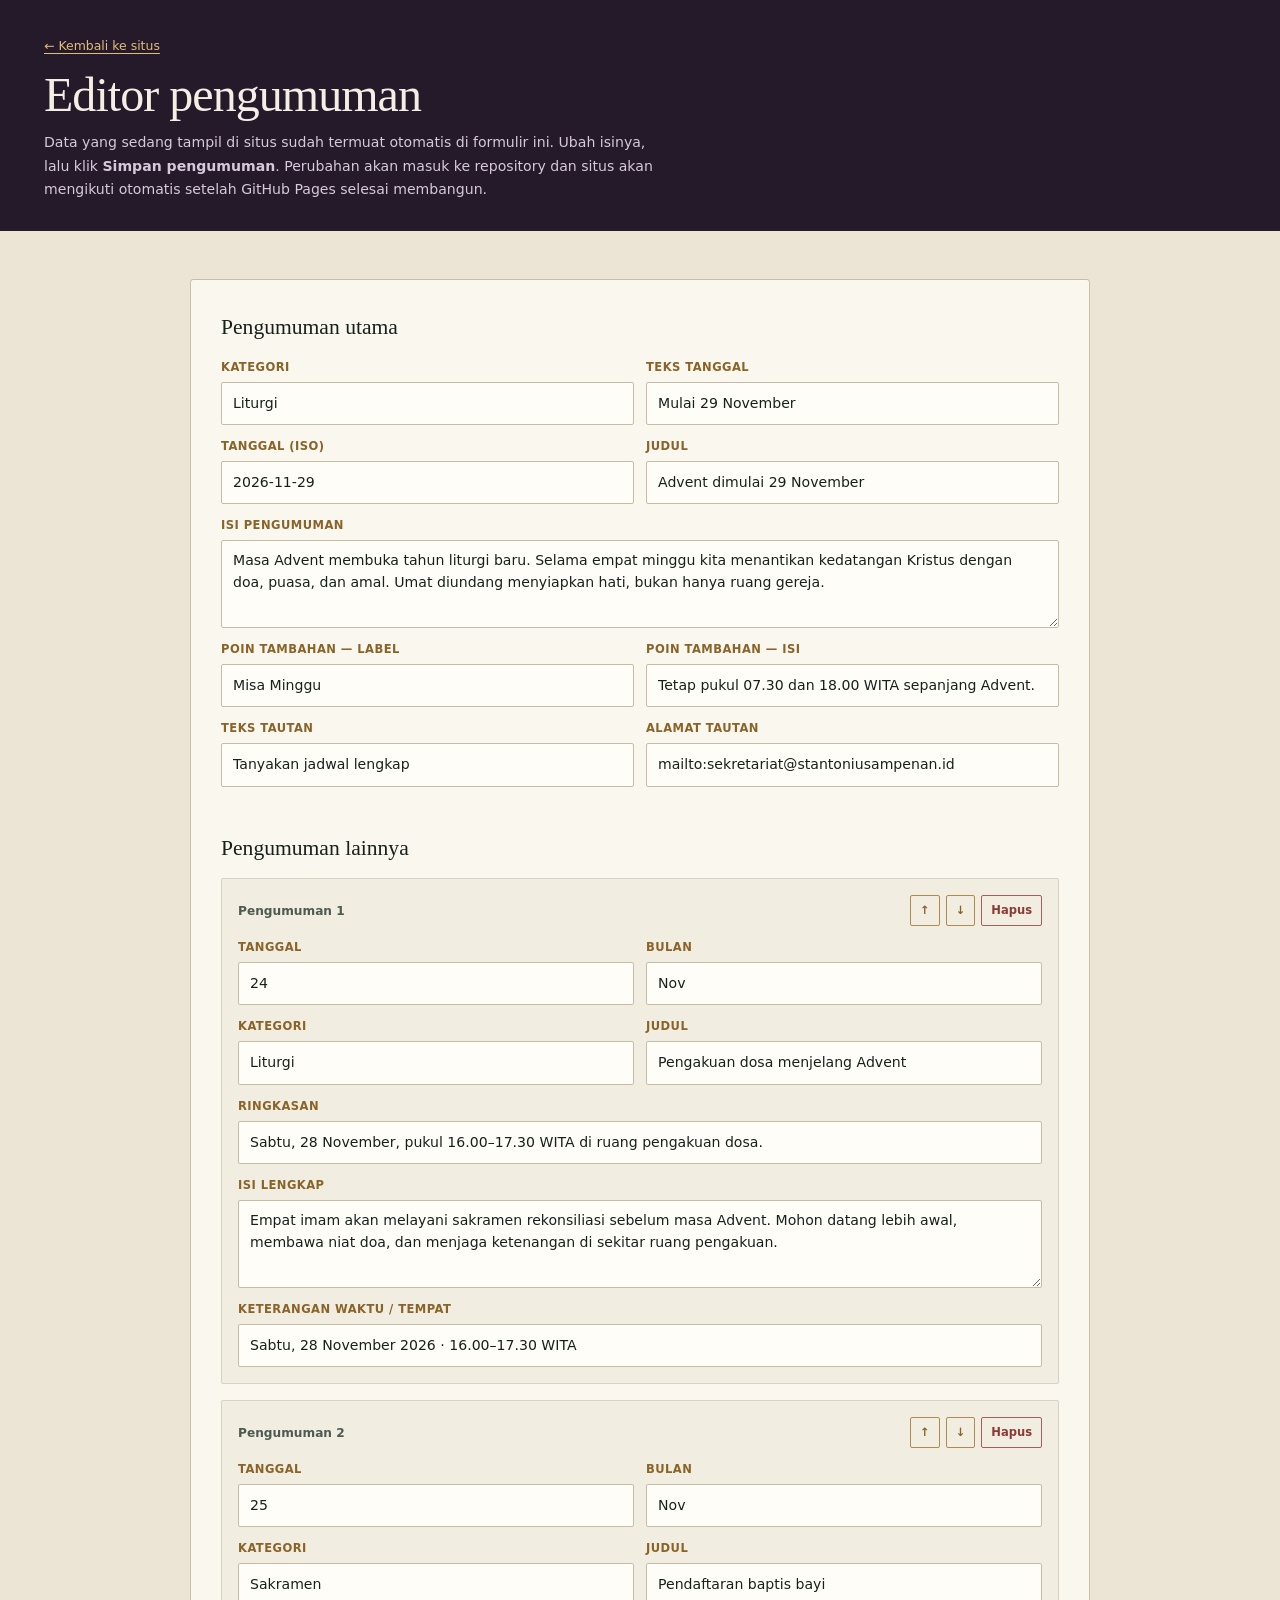
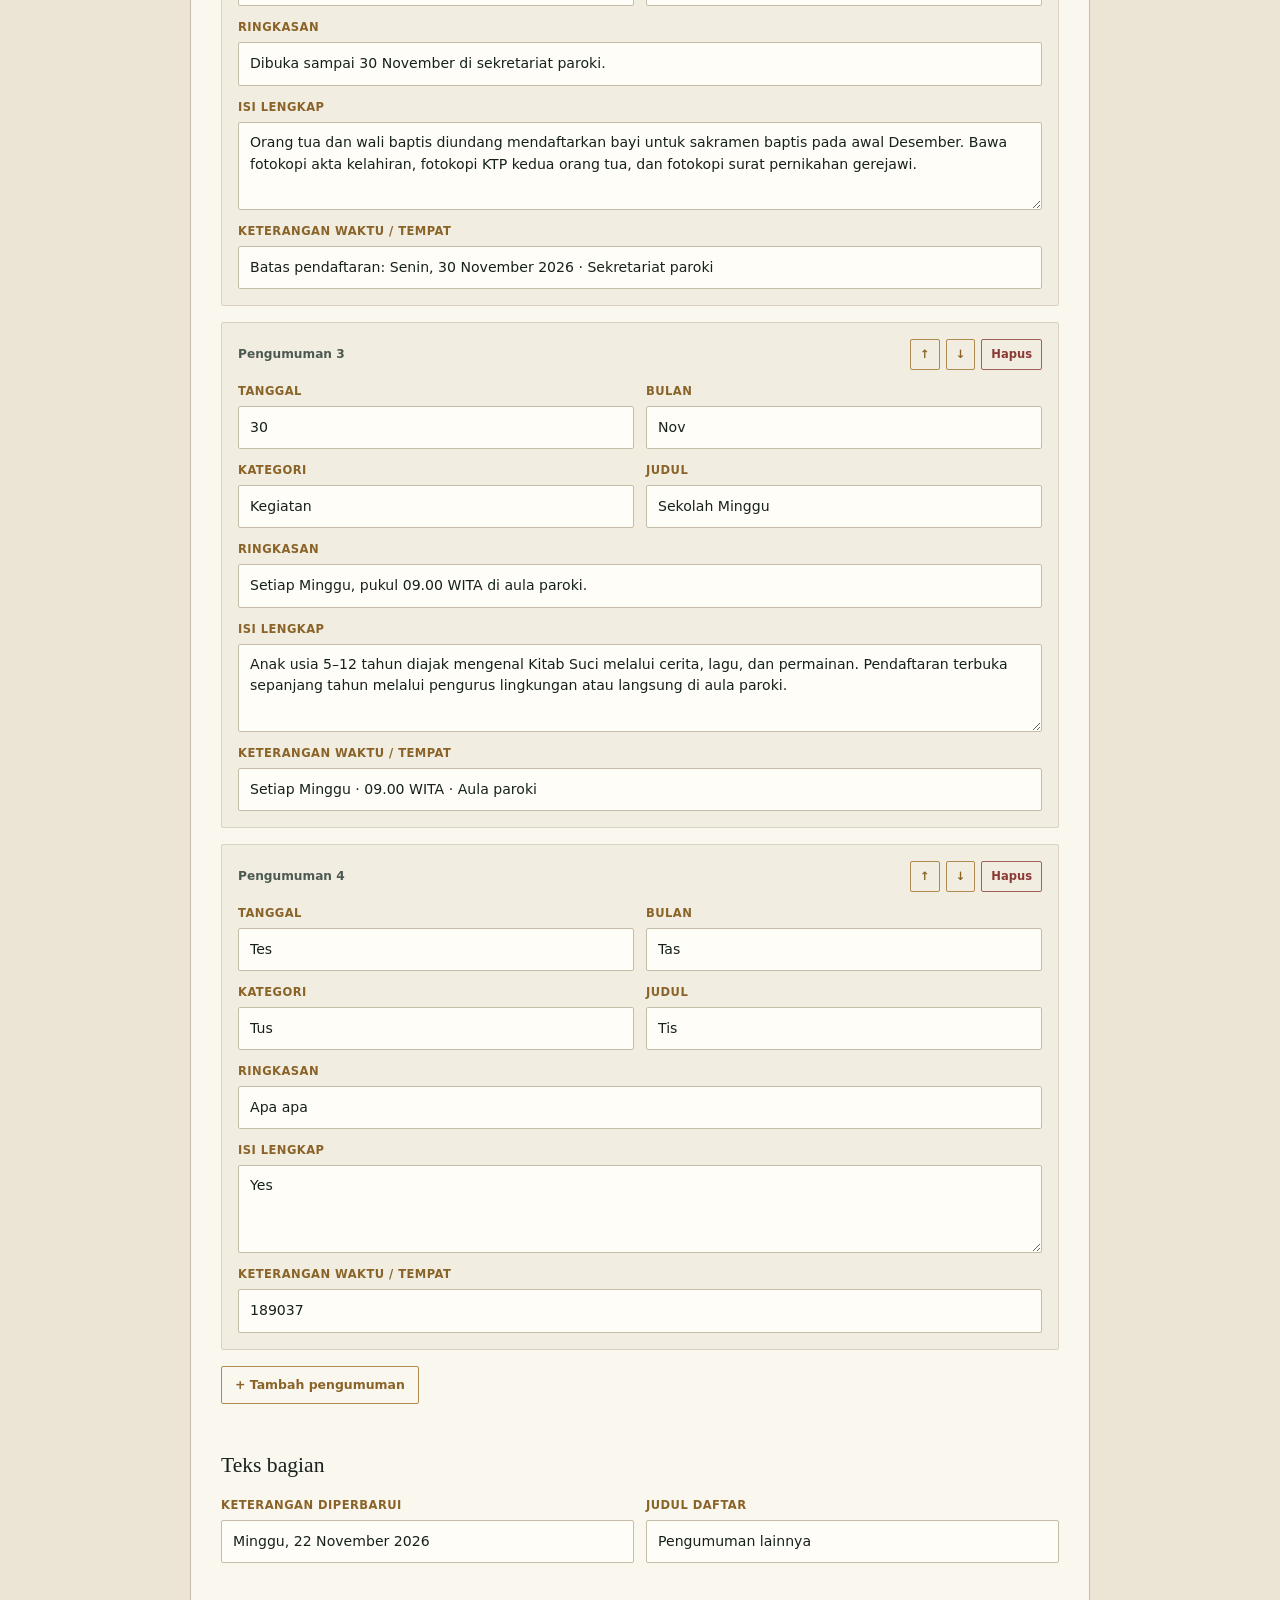
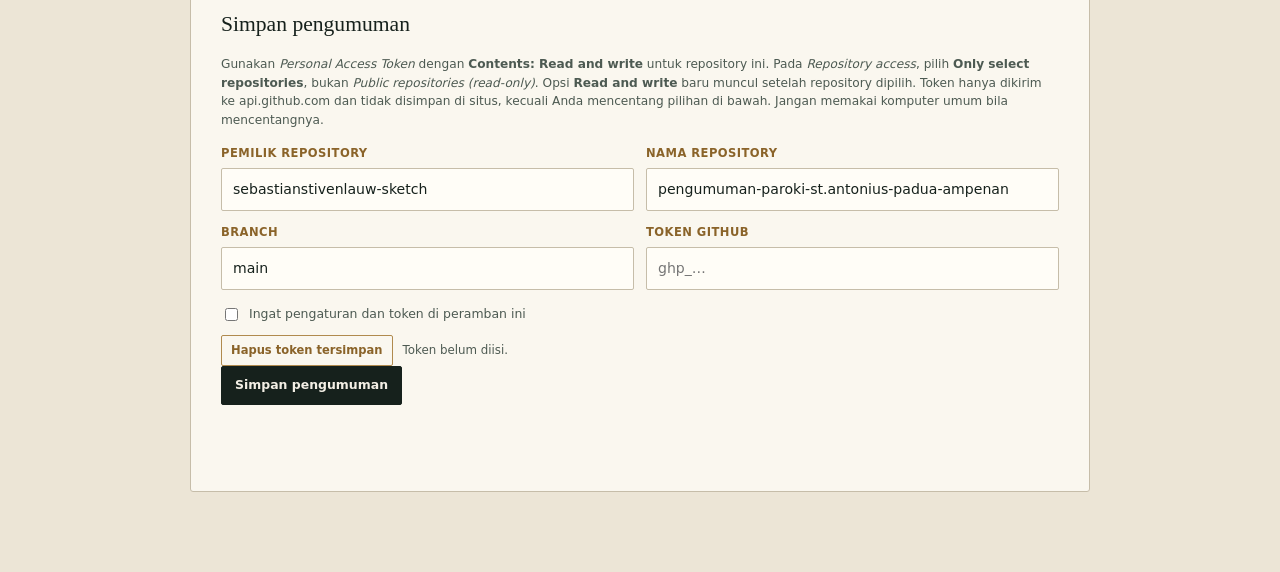
==== commit 87c87f12: "Ubah label Hari menjadi Tanggal pada editor" ====
--- a/admin.html
+++ b/admin.html
@@ -411,7 +411,7 @@
 
           var grid = document.createElement("div");
           grid.className = "admin-grid";
-          grid.appendChild(field("Hari", "day", item.day, false, false));
+          grid.appendChild(field("Tanggal", "date", item.date || item.day, false, false));
           grid.appendChild(field("Bulan", "month", item.month, false, false));
           grid.appendChild(field("Kategori", "category", item.category, false, false));
           grid.appendChild(field("Judul", "title", item.title, false, false));
@@ -440,6 +440,7 @@
           card.querySelectorAll("[data-item]").forEach(function (input) {
             state.items[index][input.getAttribute("data-item")] = input.value;
           });
+          if (state.items[index].day !== undefined) delete state.items[index].day;
         });
       }
 
@@ -561,7 +562,7 @@
 
       document.getElementById("add-item").addEventListener("click", function () {
         collect();
-        state.items.push({ day: "", month: "", category: "", title: "", excerpt: "", body: "", meta: "" });
+        state.items.push({ date: "", month: "", category: "", title: "", excerpt: "", body: "", meta: "" });
         renderItems();
         refresh();
         var cards = itemsHost.querySelectorAll(".admin-item");
